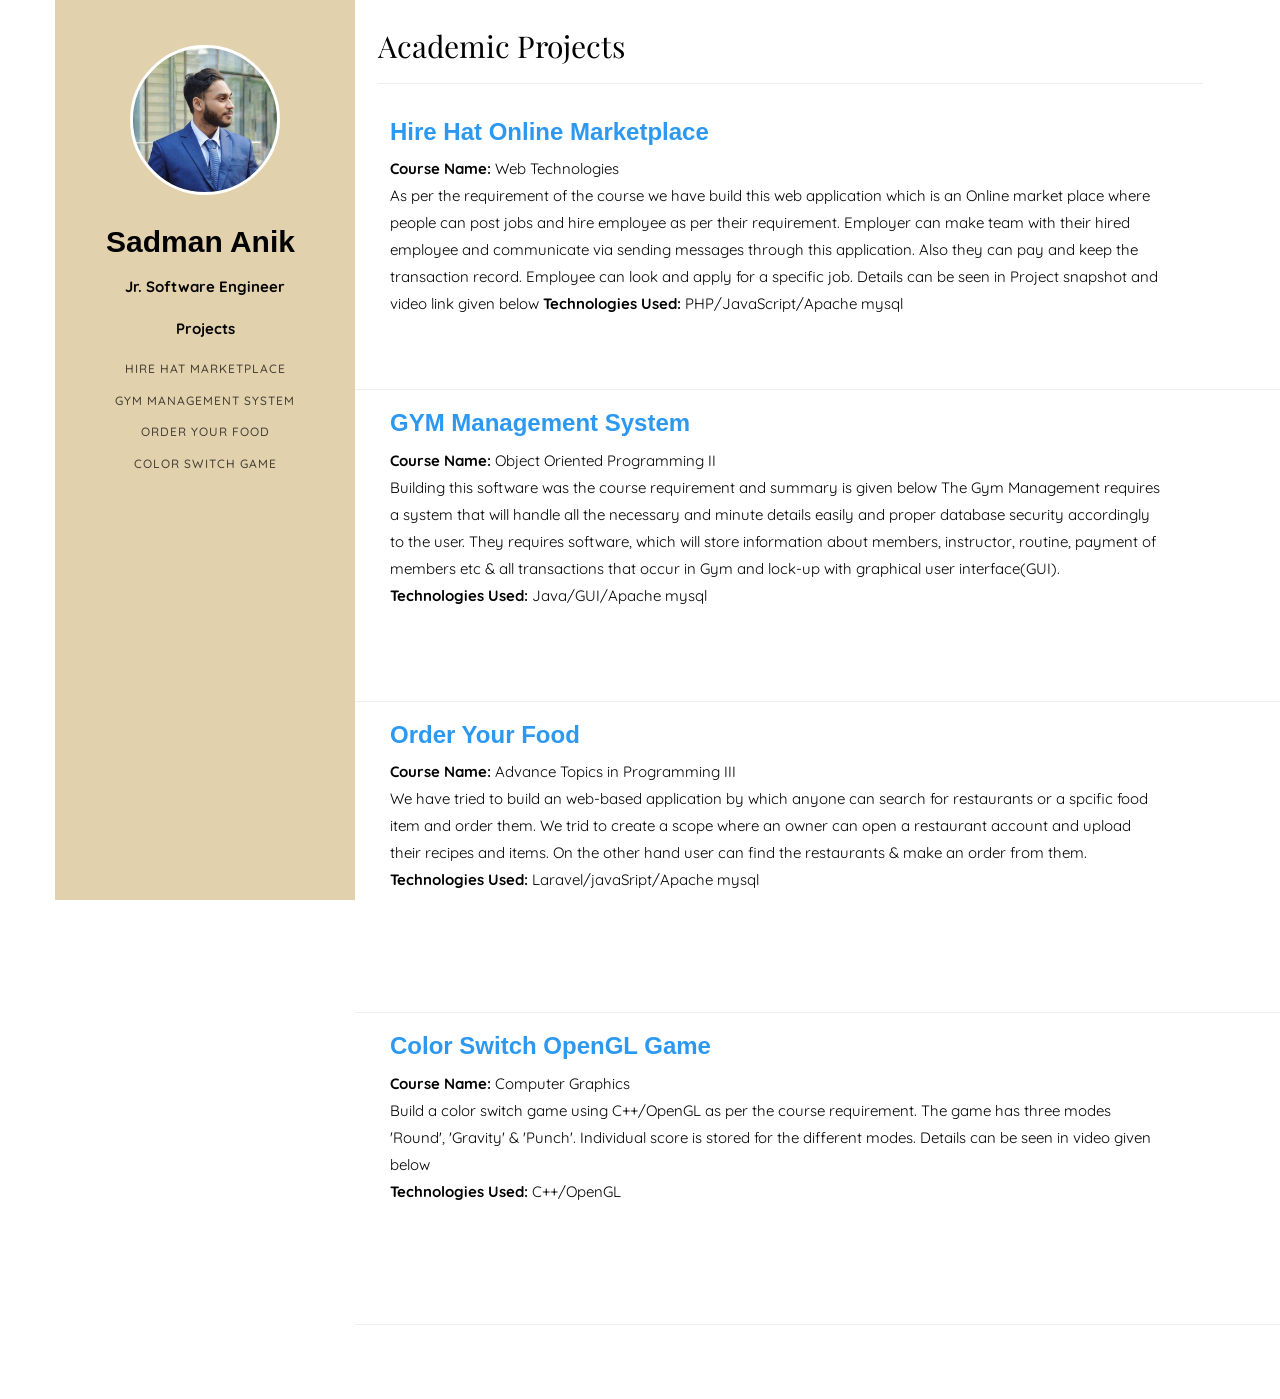
==== aca-projects/aca-projects.html @ 0f90f108 "Edited Version" ====
<!DOCTYPE HTML>
<html>

<head>
    <meta charset="utf-8">
    <meta http-equiv="X-UA-Compatible" content="IE=edge">
    <title>Sadman Anik - Academic Projects</title>
    <meta name="viewport" content="width=device-width, initial-scale=1">
    <meta name="description" content="Portfolio webpage of Sadman ANik" />
    <meta name="keywords"
        content="portfolio,website,personal website,github,projects,computer science and engineering" />
    <meta name="author" content="Sadman Anik" />

    <!---------Google adsense------------->
    <script async src="//pagead2.googlesyndication.com/pagead/js/adsbygoogle.js"></script>
    <script>
        (adsbygoogle = window.adsbygoogle || []).push({
            google_ad_client: "ca-pub-5825421732371893",
            enable_page_level_ads: true
        });
    </script>

    <!--quora icon-->
    <meta name="viewport" content="width=device-width, initial-scale=1">
    <link rel="stylesheet" href="https://cdnjs.cloudflare.com/ajax/libs/font-awesome/4.7.0/css/font-awesome.min.css">

    <!-- Place favicon.ico and apple-touch-icon.png in the root directory -->
    <link rel="shortcut icon" href="kisspng-wechat-avatar-icon-line-v-word-5a715fe8a66dc6.6173848315173795606817.png">
    <link rel="icon" type="image/png"
        href="kisspng-wechat-avatar-icon-line-v-word-5a715fe8a66dc6.6173848315173795606817.png">

    <link href="https://fonts.googleapis.com/css?family=Quicksand:300,400,500,700" rel="stylesheet">
    <link href="https://fonts.googleapis.com/css?family=Playfair+Display:400,400i,700" rel="stylesheet">

    <!-- Animate.css -->
    <link rel="stylesheet" href="css/animate.css">
    <!-- Icomoon Icon Fonts-->
    <link rel="stylesheet" href="css/icomoon.css">
    <!-- Bootstrap  -->
    <link rel="stylesheet" href="css/bootstrap.css">
    <!-- Flexslider  -->
    <link rel="stylesheet" href="css/flexslider.css">
    <!-- Flaticons  -->
    <link rel="stylesheet" href="fonts/flaticon/font/flaticon.css">
    <!-- Owl Carousel -->
    <link rel="stylesheet" href="css/owl.carousel.min.css">
    <link rel="stylesheet" href="css/owl.theme.default.min.css">
    <!-- Theme style  -->
    <link rel="stylesheet" href="css/style.css">
    <!-- Modernizr JS -->
    <script src="js/modernizr-2.6.2.min.js"></script>

</head>
<!--- Github ribbon ----------->
<!-- <a href="https://github.com/shafiulshaon" class="github-corner" aria-label="View source on GitHub"><svg width="80" height="80" viewBox="0 0 250 250" style="fill:#151513; color:#fff; position: absolute; top: 0; border: 0; right: 0;" aria-hidden="true"><path d="M0,0 L115,115 L130,115 L142,142 L250,250 L250,0 Z"></path><path d="M128.3,109.0 C113.8,99.7 119.0,89.6 119.0,89.6 C122.0,82.7 120.5,78.6 120.5,78.6 C119.2,72.0 123.4,76.3 123.4,76.3 C127.3,80.9 125.5,87.3 125.5,87.3 C122.9,97.6 130.6,101.9 134.4,103.2" fill="currentColor" style="transform-origin: 130px 106px;" class="octo-arm"></path><path d="M115.0,115.0 C114.9,115.1 118.7,116.5 119.8,115.4 L133.7,101.6 C136.9,99.2 139.9,98.4 142.2,98.6 C133.8,88.0 127.5,74.4 143.8,58.0 C148.5,53.4 154.0,51.2 159.7,51.0 C160.3,49.4 163.2,43.6 171.4,40.1 C171.4,40.1 176.1,42.5 178.8,56.2 C183.1,58.6 187.2,61.8 190.9,65.4 C194.5,69.0 197.7,73.2 200.1,77.6 C213.8,80.2 216.3,84.9 216.3,84.9 C212.7,93.1 206.9,96.0 205.4,96.6 C205.1,102.4 203.0,107.8 198.3,112.5 C181.9,128.9 168.3,122.5 157.7,114.1 C157.9,116.9 156.7,120.9 152.7,124.9 L141.0,136.5 C139.8,137.7 141.6,141.9 141.8,141.8 Z" fill="currentColor" class="octo-body"></path></svg></a><style>.github-corner:hover .octo-arm{animation:octocat-wave 560ms ease-in-out}@keyframes octocat-wave{0%,100%{transform:rotate(0)}20%,60%{transform:rotate(-25deg)}40%,80%{transform:rotate(10deg)}}@media (max-width:500px){.github-corner:hover .octo-arm{animation:none}.github-corner .octo-arm{animation:octocat-wave 560ms ease-in-out}}</style> -->

<body>
    <div id="colorlib-page">
        <div class="container-wrap">
            <a href="#" class="js-colorlib-nav-toggle colorlib-nav-toggle" data-toggle="collapse" data-target="#navbar"
                aria-expanded="false" aria-controls="navbar"><i></i></a>
            <aside id="colorlib-aside" role="complementary" class="border js-fullheight"
                style="background-color: #e2d1ad">
                <div class="text-center">
                    <div class="author-img" style="background-image: url(images/IMG_-wl1xai.jpg);"></div>
                    <h1 id="colorlib-logo"><a href="https://shafiulshaon.github.io">Sadman Anik</a></h1>
                    <p><strong>Jr. Software Engineer</strong></p>
                    <p><strong>Projects</strong></p>
                </div>
                <nav id="colorlib-main-menu" role="navigation" class="navbar">
                    <div id="navbar" class="collapse">
                        <ul>
                            <li><a href="#" data-nav-section="hirehat">Hire Hat Marketplace</a></li>
                            <li><a href="#" data-nav-section="gym">GYM Management System</a></li>
                            <li><a href="#" data-nav-section="foodtown">Order Your Food</a></li>
                            <li><a href="#" data-nav-section="colorswitch">Color Switch Game</a></li>
                        </ul>
                    </div>
                </nav>
            </aside>

            <div id="colorlib-main">
                <section class="colorlib-about">
                    <div class="colorlib-narrow-content">
                        <div class="row">
                            <div class="row row-bottom-padded-sm animate-box" data-animate-effect="fadeInLeft">
                                <div class="col-md-12">
                                    <div class="about-desc">
                                        <h2>Academic Projects</h2>
                                        <hr>
                                    </div>
                                </div>
                            </div>
                        </div>
                    </div>
                </section>

                <div id="projects" class="background-alt">
                    <div class="container">
                        <div class="col">
                            <div class="row" data-section="hirehat">
                                <div class="project shadow-large">
                                    <div class="project-image">
                                        <h3><a href="#">Hire Hat Online Marketplace</a>
                                        </h3>
                                        <p style="width: 70%"> <strong>Course Name: </strong> Web Technologies <br>
                                            As per the requirement of the course we have build this web application
                                            which
                                            is an Online market place where people can post jobs and hire employee as
                                            per their requirement. Employer can make team with their hired employee and
                                            communicate via sending messages through this application. Also they can pay
                                            and keep the transaction record. Employee can look and apply for a specific
                                            job. Details can be seen in Project snapshot and video link given below
                                            <strong>Technologies Used: </strong> PHP/JavaScript/Apache mysql
                                            <br><br>
                                            <!-- <strong>Snapshot</strong> -->
                                        </p>
                                        <!-- <img src="images/hirehat1.png" /><br><br> -->
                                      <!--   <iframe width="560" height="315" src="https://www.youtube.com/embed/0Dv_lgFIcO4"
                                            frameborder="0"
                                            allow="accelerometer; autoplay; encrypted-media; gyroscope; picture-in-picture"
                                            allowfullscreen></iframe> -->
                                    </div>
                                    <!-- End .project-image -->
                                    <!-- End .project-info -->
                                </div>
                                <hr>





                                <div class="row" data-section="gym">
                                    <div class="project shadow-large">
                                        <div class="project-image">
                                            <h3><a href="#">GYM Management System</a>
                                            </h3>
                                            <p style="width: 70%"> <strong>Course Name: </strong> Object Oriented
                                                Programming II<br>
                                                Building this software was the course requirement and summary is given
                                                below
                                                The Gym Management requires a system that will handle all the necessary
                                                and
                                                minute details easily and proper database security accordingly to the
                                                user.
                                                They requires software, which will store information about members,
                                                instructor, routine, payment of members etc & all transactions that
                                                occur
                                                in
                                                Gym and lock-up with graphical user interface(GUI).<br>
                                                <strong>Technologies Used: </strong> Java/GUI/Apache mysql
                                                <br><br>
                                                <!-- <strong>Snapshot</strong> -->
                                            </p>
                                            <!-- <img src="images/gym1.png" /><br><br> -->
                                            <!-- <iframe width="560" height="315"
                                                src="https://www.youtube.com/embed/q7I7aPEnLi4" frameborder="0"
                                                allow="accelerometer; autoplay; encrypted-media; gyroscope; picture-in-picture"
                                                allowfullscreen></iframe> -->
                                        </div>
                                        <!-- End .project-image -->
                                        <!-- End .project-info -->
                                    </div>
                                </div>
                                <hr>



                                <div class="row" data-section="foodtown">
                                    <div class="project shadow-large">
                                        <div class="project-image">
                                            <h3><a href="#">Order Your Food</a>
                                            </h3>
                                            <p style="width: 70%"> <strong>Course Name: </strong> Advance Topics in
                                                Programming III<br>
                                                We have tried to build an web-based application by which anyone can
                                                search for restaurants or a spcific food item and order them. We trid to
                                                create a scope where an owner can open a restaurant account and upload
                                                their recipes and items. On the other hand user can find the restaurants
                                                & make an order from them. <br>
                                                <strong>Technologies Used: </strong> Laravel/javaSript/Apache mysql
                                                <br><br>
                                                <!-- <strong>Snapshot</strong> -->
                                            </p><br>
                               <!--              <iframe width="560" height="315"
                                                src="https://video.fdac14-1.fna.fbcdn.net/v/t42.1790-2/41155518_473032779867388_1062718283628675072_n.mp4?_nc_cat=101&vs=6a6c80b8d66ceb34&_nc_vs=[base64]%3D%3D&efg=eyJ2ZW5jb2RlX3RhZyI6Im9lcF9oZCJ9&_nc_eui2=AeFDUBzc_XRvizW5ZSvGrxzJMPg8gnU00OOxMo1Z488EKtxLqRfGLZRRGVet4aY2tTfzQnB5Wh6th10G3I-209ky-TNHSS6ki5r1RXmMckGQow&_nc_oc=AQnjZq0OjmafJFJSXNsWjLssl9qDFIsdcMPP936_bj0YyoqFne163H_XXPePxdHcw-U&_nc_ht=video.fdac14-1.fna&oh=6ef5acd17fb31ca3ec76a67621a1c71a&oe=5DB19377&_nc_rid=9d715d3ef7b7499"
                                                frameborder="0"
                                                allow="accelerometer; autoplay; encrypted-media; gyroscope; picture-in-picture"
                                                allowfullscreen></iframe> -->
                                        </div>
                                        <!-- End .project-image -->
                                        <!-- End .project-info -->
                                    </div>
                                </div>
                                <hr>



                                <div class="row" data-section="colorswitch">
                                    <div class="project shadow-large">
                                        <div class="project-image">
                                            <h3><a href="#">Color Switch OpenGL Game</a>
                                            </h3>
                                            <p style="width: 70%"> <strong>Course Name: </strong> Computer Graphics<br>
                                                Build a color switch game using C++/OpenGL as per the course
                                                requirement. The game has three modes 'Round', 'Gravity' & 'Punch'.
                                                Individual score is stored for the different modes. Details can be seen
                                                in video given below <br>
                                                <strong>Technologies Used: </strong> C++/OpenGL
                                                <br><br>
                                                <!-- <strong>Snapshot</strong> -->
                                            </p><br>
                           <!--                  <iframe width="560" height="315"
                                                src="https://scontent.fdac14-1.fna.fbcdn.net/v/t39.24130-6/74570433_402934757043425_4133322735394986276_n.mp4?_nc_cat=101&efg=eyJ2ZW5jb2RlX3RhZyI6Im9lcF9oZCJ9&_nc_eui2=AeGOuUxQ-vHvu2R5y6TtZCn-1C7lqPz9O45ge1HtbrBZpn9hDG5IExJAY1mtKH8uk8mA0AXuRiRGMsu4ZyjgG2lHBYn_CWx4rasLAIF5fhCJMg&_nc_oc=AQlCLamViEHLm7Hq5PNiScXnO9vzFfGz5dwDvkmSAy_fmFon_Td-WSXCd_r9yzmHJXE&_nc_ht=scontent.fdac14-1.fna&oh=c51b1b7e9c6309ec3378845fc4ee67aa&oe=5E55F2C8"
                                                frameborder="0"
                                                allow="accelerometer; autoplay; encrypted-media; gyroscope; picture-in-picture"
                                                allowfullscreen></iframe> -->
                                        </div>
                                        <!-- End .project-image -->
                                        <!-- End .project-info -->
                                    </div>
                                </div>
                                <hr>


                                <br><br>
                                <!-- End .project -->
                                <!-- End .project -->
                            </div>
                        </div>
                    </div>
                </div>
            </div>
        </div>

        <!-- End #projects -->

        <!-- jQuery -->
        <script src="js/jquery.min.js"></script>
        <!-- jQuery Easing -->
        <script src="js/jquery.easing.1.3.js"></script>
        <!-- Bootstrap -->
        <script src="js/bootstrap.min.js"></script>
        <!-- Waypoints -->
        <script src="js/jquery.waypoints.min.js"></script>
        <!-- Flexslider -->
        <script src="js/jquery.flexslider-min.js"></script>
        <!-- Owl carousel -->
        <script src="js/owl.carousel.min.js"></script>
        <!-- Counters -->
        <script src="js/jquery.countTo.js"></script>


        <!-- MAIN JS -->
        <script src="js/main.js"></script>

</body>

</html>
---- aca-projects/css/icomoon.css ----
@font-face {
  font-family: 'icomoon';
  src:  url('fonts/icomoon.eot?6py85u');
  src:  url('fonts/icomoon.eot?6py85u#iefix') format('embedded-opentype'),
    url('fonts/icomoon.ttf?6py85u') format('truetype'),
    url('fonts/icomoon.woff?6py85u') format('woff'),
    url('fonts/icomoon.svg?6py85u#icomoon') format('svg');
  font-weight: normal;
  font-style: normal;
}

[class^="icon-"], [class*=" icon-"] {
  /* use !important to prevent issues with browser extensions that change fonts */
  font-family: 'icomoon' !important;
  speak: none;
  font-style: normal;
  font-weight: normal;
  font-variant: normal;
  text-transform: none;
  line-height: 1;

  /* Better Font Rendering =========== */
  -webkit-font-smoothing: antialiased;
  -moz-osx-font-smoothing: grayscale;
}

.icon-times:before {
  content: "\e930";
}
.icon-tick:before {
  content: "\e931";
}
.icon-plus:before {
  content: "\e932";
}
.icon-minus:before {
  content: "\e933";
}
.icon-equals:before {
  content: "\e934";
}
.icon-divide:before {
  content: "\e935";
}
.icon-chevron-right:before {
  content: "\e936";
}
.icon-chevron-left:before {
  content: "\e937";
}
.icon-arrow-right-thick:before {
  content: "\e938";
}
.icon-arrow-left-thick:before {
  content: "\e939";
}
.icon-th-small:before {
  content: "\e93a";
}
.icon-th-menu:before {
  content: "\e93b";
}
.icon-th-list:before {
  content: "\e93c";
}
.icon-th-large:before {
  content: "\e93d";
}
.icon-home:before {
  content: "\e93e";
}
.icon-arrow-forward:before {
  content: "\e93f";
}
.icon-arrow-back:before {
  content: "\e940";
}
.icon-rss:before {
  content: "\e941";
}
.icon-location:before {
  content: "\e942";
}
.icon-link:before {
  content: "\e943";
}
.icon-image:before {
  content: "\e944";
}
.icon-arrow-up-thick:before {
  content: "\e945";
}
.icon-arrow-down-thick:before {
  content: "\e946";
}
.icon-starburst:before {
  content: "\e947";
}
.icon-starburst-outline:before {
  content: "\e948";
}
.icon-star3:before {
  content: "\e949";
}
.icon-flow-children:before {
  content: "\e94a";
}
.icon-export:before {
  content: "\e94b";
}
.icon-delete2:before {
  content: "\e94c";
}
.icon-delete-outline:before {
  content: "\e94d";
}
.icon-cloud-storage:before {
  content: "\e94e";
}
.icon-wi-fi:before {
  content: "\e94f";
}
.icon-heart:before {
  content: "\e950";
}
.icon-flash:before {
  content: "\e951";
}
.icon-cancel:before {
  content: "\e952";
}
.icon-backspace:before {
  content: "\e953";
}
.icon-attachment:before {
  content: "\e954";
}
.icon-arrow-move:before {
  content: "\e955";
}
.icon-warning:before {
  content: "\e956";
}
.icon-user:before {
  content: "\e957";
}
.icon-radar:before {
  content: "\e958";
}
.icon-lock-open:before {
  content: "\e959";
}
.icon-lock-closed:before {
  content: "\e95a";
}
.icon-location-arrow:before {
  content: "\e95b";
}
.icon-info:before {
  content: "\e95c";
}
.icon-user-delete:before {
  content: "\e95d";
}
.icon-user-add:before {
  content: "\e95e";
}
.icon-media-pause:before {
  content: "\e95f";
}
.icon-group:before {
  content: "\e960";
}
.icon-chart-pie:before {
  content: "\e961";
}
.icon-chart-line:before {
  content: "\e962";
}
.icon-chart-bar:before {
  content: "\e963";
}
.icon-chart-area:before {
  content: "\e964";
}
.icon-video:before {
  content: "\e965";
}
.icon-point-of-interest:before {
  content: "\e966";
}
.icon-infinity:before {
  content: "\e967";
}
.icon-globe:before {
  content: "\e968";
}
.icon-eye:before {
  content: "\e969";
}
.icon-cog:before {
  content: "\e96a";
}
.icon-camera:before {
  content: "\e96b";
}
.icon-upload:before {
  content: "\e96c";
}
.icon-scissors:before {
  content: "\e96d";
}
.icon-refresh:before {
  content: "\e96e";
}
.icon-pin:before {
  content: "\e96f";
}
.icon-key:before {
  content: "\e970";
}
.icon-info-large:before {
  content: "\e971";
}
.icon-eject:before {
  content: "\e972";
}
.icon-download:before {
  content: "\e973";
}
.icon-zoom:before {
  content: "\e974";
}
.icon-zoom-out:before {
  content: "\e975";
}
.icon-zoom-in:before {
  content: "\e976";
}
.icon-sort-numerically:before {
  content: "\e977";
}
.icon-sort-alphabetically:before {
  content: "\e978";
}
.icon-input-checked:before {
  content: "\e979";
}
.icon-calender:before {
  content: "\e97a";
}
.icon-world2:before {
  content: "\e97b";
}
.icon-notes:before {
  content: "\e97c";
}
.icon-code:before {
  content: "\e97d";
}
.icon-arrow-sync:before {
  content: "\e97e";
}
.icon-arrow-shuffle:before {
  content: "\e97f";
}
.icon-arrow-repeat:before {
  content: "\e980";
}
.icon-arrow-minimise:before {
  content: "\e981";
}
.icon-arrow-maximise:before {
  content: "\e982";
}
.icon-arrow-loop:before {
  content: "\e983";
}
.icon-anchor:before {
  content: "\e984";
}
.icon-spanner:before {
  content: "\e985";
}
.icon-puzzle:before {
  content: "\e986";
}
.icon-power:before {
  content: "\e987";
}
.icon-plane:before {
  content: "\e988";
}
.icon-pi:before {
  content: "\e989";
}
.icon-phone:before {
  content: "\e98a";
}
.icon-microphone2:before {
  content: "\e98b";
}
.icon-media-rewind:before {
  content: "\e98c";
}
.icon-flag:before {
  content: "\e98d";
}
.icon-adjust-brightness:before {
  content: "\e98e";
}
.icon-waves:before {
  content: "\e98f";
}
.icon-social-twitter:before {
  content: "\e990";
}
.icon-social-facebook:before {
  content: "\e991";
}
.icon-social-dribbble:before {
  content: "\e992";
}
.icon-media-stop:before {
  content: "\e993";
}
.icon-media-record:before {
  content: "\e994";
}
.icon-media-play:before {
  content: "\e995";
}
.icon-media-fast-forward:before {
  content: "\e996";
}
.icon-media-eject:before {
  content: "\e997";
}
.icon-social-vimeo:before {
  content: "\e998";
}
.icon-social-tumbler:before {
  content: "\e999";
}
.icon-social-skype:before {
  content: "\e99a";
}
.icon-social-pinterest:before {
  content: "\e99b";
}
.icon-social-linkedin:before {
  content: "\e99c";
}
.icon-social-last-fm:before {
  content: "\e99d";
}
.icon-social-github:before {
  content: "\e99e";
}
.icon-social-flickr:before {
  content: "\e99f";
}
.icon-at:before {
  content: "\e9a0";
}
.icon-times-outline:before {
  content: "\e9a1";
}
.icon-plus-outline:before {
  content: "\e9a2";
}
.icon-minus-outline:before {
  content: "\e9a3";
}
.icon-tick-outline:before {
  content: "\e9a4";
}
.icon-th-large-outline:before {
  content: "\e9a5";
}
.icon-equals-outline:before {
  content: "\e9a6";
}
.icon-divide-outline:before {
  content: "\e9a7";
}
.icon-chevron-right-outline:before {
  content: "\e9a8";
}
.icon-chevron-left-outline:before {
  content: "\e9a9";
}
.icon-arrow-right-outline:before {
  content: "\e9aa";
}
.icon-arrow-left-outline:before {
  content: "\e9ab";
}
.icon-th-small-outline:before {
  content: "\e9ac";
}
.icon-th-menu-outline:before {
  content: "\e9ad";
}
.icon-th-list-outline:before {
  content: "\e9ae";
}
.icon-news2:before {
  content: "\e9b1";
}
.icon-home-outline:before {
  content: "\e9b2";
}
.icon-arrow-up-outline:before {
  content: "\e9b3";
}
.icon-arrow-forward-outline:before {
  content: "\e9b4";
}
.icon-arrow-down-outline:before {
  content: "\e9b5";
}
.icon-arrow-back-outline:before {
  content: "\e9b6";
}
.icon-trash3:before {
  content: "\e9b7";
}
.icon-rss-outline:before {
  content: "\e9b8";
}
.icon-message:before {
  content: "\e9b9";
}
.icon-location-outline:before {
  content: "\e9ba";
}
.icon-link-outline:before {
  content: "\e9bb";
}
.icon-image-outline:before {
  content: "\e9bc";
}
.icon-export-outline:before {
  content: "\e9bd";
}
.icon-cross:before {
  content: "\e9be";
}
.icon-wi-fi-outline:before {
  content: "\e9bf";
}
.icon-star-outline:before {
  content: "\e9c0";
}
.icon-media-pause-outline:before {
  content: "\e9c1";
}
.icon-mail:before {
  content: "\e9c2";
}
.icon-heart-outline:before {
  content: "\e9c3";
}
.icon-flash-outline:before {
  content: "\e9c4";
}
.icon-cancel-outline:before {
  content: "\e9c5";
}
.icon-beaker:before {
  content: "\e9c6";
}
.icon-arrow-move-outline:before {
  content: "\e9c7";
}
.icon-watch2:before {
  content: "\e9c8";
}
.icon-warning-outline:before {
  content: "\e9c9";
}
.icon-time:before {
  content: "\e9ca";
}
.icon-radar-outline:before {
  content: "\e9cb";
}
.icon-lock-open-outline:before {
  content: "\e9cc";
}
.icon-location-arrow-outline:before {
  content: "\e9cd";
}
.icon-info-outline:before {
  content: "\e9ce";
}
.icon-backspace-outline:before {
  content: "\e9cf";
}
.icon-attachment-outline:before {
  content: "\e9d0";
}
.icon-user-outline:before {
  content: "\e9d1";
}
.icon-user-delete-outline:before {
  content: "\e9d2";
}
.icon-user-add-outline:before {
  content: "\e9d3";
}
.icon-lock-closed-outline:before {
  content: "\e9d4";
}
.icon-group-outline:before {
  content: "\e9d5";
}
.icon-chart-pie-outline:before {
  content: "\e9d6";
}
.icon-chart-line-outline:before {
  content: "\e9d7";
}
.icon-chart-bar-outline:before {
  content: "\e9d8";
}
.icon-chart-area-outline:before {
  content: "\e9d9";
}
.icon-video-outline:before {
  content: "\e9da";
}
.icon-point-of-interest-outline:before {
  content: "\e9db";
}
.icon-map:before {
  content: "\e9dc";
}
.icon-key-outline:before {
  content: "\e9dd";
}
.icon-infinity-outline:before {
  content: "\e9de";
}
.icon-globe-outline:before {
  content: "\e9df";
}
.icon-eye-outline:before {
  content: "\e9e0";
}
.icon-cog-outline:before {
  content: "\e9e1";
}
.icon-camera-outline:before {
  content: "\e9e2";
}
.icon-upload-outline:before {
  content: "\e9e3";
}
.icon-support:before {
  content: "\e9e4";
}
.icon-scissors-outline:before {
  content: "\e9e5";
}
.icon-refresh-outline:before {
  content: "\e9e6";
}
.icon-info-large-outline:before {
  content: "\e9e7";
}
.icon-eject-outline:before {
  content: "\e9e8";
}
.icon-download-outline:before {
  content: "\e9e9";
}
.icon-battery-mid:before {
  content: "\e9ea";
}
.icon-battery-low:before {
  content: "\e9eb";
}
.icon-battery-high:before {
  content: "\e9ec";
}
.icon-zoom-outline:before {
  content: "\e9ed";
}
.icon-zoom-out-outline:before {
  content: "\e9ee";
}
.icon-zoom-in-outline:before {
  content: "\e9ef";
}
.icon-tag3:before {
  content: "\e9f0";
}
.icon-tabs-outline:before {
  content: "\e9f1";
}
.icon-pin-outline:before {
  content: "\e9f2";
}
.icon-message-typing:before {
  content: "\e9f3";
}
.icon-directions:before {
  content: "\e9f4";
}
.icon-battery-full:before {
  content: "\e9f5";
}
.icon-battery-charge:before {
  content: "\e9f6";
}
.icon-pipette:before {
  content: "\e9f7";
}
.icon-pencil:before {
  content: "\e9f8";
}
.icon-folder:before {
  content: "\e9f9";
}
.icon-folder-delete:before {
  content: "\e9fa";
}
.icon-folder-add:before {
  content: "\e9fb";
}
.icon-edit:before {
  content: "\e9fc";
}
.icon-document:before {
  content: "\e9fd";
}
.icon-document-delete:before {
  content: "\e9fe";
}
.icon-document-add:before {
  content: "\e9ff";
}
.icon-brush:before {
  content: "\ea00";
}
.icon-thumbs-up:before {
  content: "\ea01";
}
.icon-thumbs-down:before {
  content: "\ea02";
}
.icon-pen:before {
  content: "\ea03";
}
.icon-sort-numerically-outline:before {
  content: "\ea04";
}
.icon-sort-alphabetically-outline:before {
  content: "\ea05";
}
.icon-social-last-fm-circular:before {
  content: "\ea06";
}
.icon-social-github-circular:before {
  content: "\ea07";
}
.icon-compass:before {
  content: "\ea08";
}
.icon-bookmark:before {
  content: "\ea09";
}
.icon-input-checked-outline:before {
  content: "\ea0a";
}
.icon-code-outline:before {
  content: "\ea0b";
}
.icon-calender-outline:before {
  content: "\ea0c";
}
.icon-business-card:before {
  content: "\ea0d";
}
.icon-arrow-up:before {
  content: "\ea0e";
}
.icon-arrow-sync-outline:before {
  content: "\ea0f";
}
.icon-arrow-right:before {
  content: "\ea10";
}
.icon-arrow-repeat-outline:before {
  content: "\ea11";
}
.icon-arrow-loop-outline:before {
  content: "\ea12";
}
.icon-arrow-left:before {
  content: "\ea13";
}
.icon-flow-switch:before {
  content: "\ea14";
}
.icon-flow-parallel:before {
  content: "\ea15";
}
.icon-flow-merge:before {
  content: "\ea16";
}
.icon-document-text:before {
  content: "\ea17";
}
.icon-clipboard:before {
  content: "\ea18";
}
.icon-calculator:before {
  content: "\ea19";
}
.icon-arrow-minimise-outline:before {
  content: "\ea1a";
}
.icon-arrow-maximise-outline:before {
  content: "\ea1b";
}
.icon-arrow-down:before {
  content: "\ea1c";
}
.icon-gift:before {
  content: "\ea1d";
}
.icon-film:before {
  content: "\ea1e";
}
.icon-database:before {
  content: "\ea1f";
}
.icon-bell:before {
  content: "\ea20";
}
.icon-anchor-outline:before {
  content: "\ea21";
}
.icon-adjust-contrast:before {
  content: "\ea22";
}
.icon-world-outline:before {
  content: "\ea23";
}
.icon-shopping-bag:before {
  content: "\ea24";
}
.icon-power-outline:before {
  content: "\ea25";
}
.icon-notes-outline:before {
  content: "\ea26";
}
.icon-device-tablet:before {
  content: "\ea27";
}
.icon-device-phone:before {
  content: "\ea28";
}
.icon-device-laptop:before {
  content: "\ea29";
}
.icon-device-desktop:before {
  content: "\ea2a";
}
.icon-briefcase:before {
  content: "\ea2b";
}
.icon-stopwatch:before {
  content: "\ea2c";
}
.icon-spanner-outline:before {
  content: "\ea2d";
}
.icon-puzzle-outline:before {
  content: "\ea2e";
}
.icon-printer:before {
  content: "\ea2f";
}
.icon-pi-outline:before {
  content: "\ea30";
}
.icon-lightbulb:before {
  content: "\ea31";
}
.icon-flag-outline:before {
  content: "\ea32";
}
.icon-contacts:before {
  content: "\ea33";
}
.icon-archive2:before {
  content: "\ea34";
}
.icon-weather-stormy:before {
  content: "\ea35";
}
.icon-weather-shower:before {
  content: "\ea36";
}
.icon-weather-partly-sunny:before {
  content: "\ea37";
}
.icon-weather-downpour:before {
  content: "\ea38";
}
.icon-weather-cloudy:before {
  content: "\ea39";
}
.icon-plane-outline:before {
  content: "\ea3a";
}
.icon-phone-outline:before {
  content: "\ea3b";
}
.icon-microphone-outline:before {
  content: "\ea3c";
}
.icon-weather-windy:before {
  content: "\ea3d";
}
.icon-weather-windy-cloudy:before {
  content: "\ea3e";
}
.icon-weather-sunny:before {
  content: "\ea3f";
}
.icon-weather-snow:before {
  content: "\ea40";
}
.icon-weather-night:before {
  content: "\ea41";
}
.icon-media-stop-outline:before {
  content: "\ea42";
}
.icon-media-rewind-outline:before {
  content: "\ea43";
}
.icon-media-record-outline:before {
  content: "\ea44";
}
.icon-media-play-outline:before {
  content: "\ea45";
}
.icon-media-fast-forward-outline:before {
  content: "\ea46";
}
.icon-media-eject-outline:before {
  content: "\ea47";
}
.icon-wine:before {
  content: "\ea48";
}
.icon-waves-outline:before {
  content: "\ea49";
}
.icon-ticket:before {
  content: "\ea4a";
}
.icon-tags:before {
  content: "\ea4b";
}
.icon-plug:before {
  content: "\ea4c";
}
.icon-headphones:before {
  content: "\ea4d";
}
.icon-credit-card:before {
  content: "\ea4e";
}
.icon-coffee:before {
  content: "\ea4f";
}
.icon-book:before {
  content: "\ea50";
}
.icon-beer:before {
  content: "\ea51";
}
.icon-volume2:before {
  content: "\ea52";
}
.icon-volume-up:before {
  content: "\ea53";
}
.icon-volume-mute:before {
  content: "\ea54";
}
.icon-volume-down:before {
  content: "\ea55";
}
.icon-social-vimeo-circular:before {
  content: "\ea56";
}
.icon-social-twitter-circular:before {
  content: "\ea57";
}
.icon-social-pinterest-circular:before {
  content: "\ea58";
}
.icon-social-linkedin-circular:before {
  content: "\ea59";
}
.icon-social-facebook-circular:before {
  content: "\ea5a";
}
.icon-social-dribbble-circular:before {
  content: "\ea5b";
}
.icon-tree:before {
  content: "\ea5c";
}
.icon-thermometer2:before {
  content: "\ea5d";
}
.icon-social-tumbler-circular:before {
  content: "\ea5e";
}
.icon-social-skype-outline:before {
  content: "\ea5f";
}
.icon-social-flickr-circular:before {
  content: "\ea60";
}
.icon-social-at-circular:before {
  content: "\ea61";
}
.icon-shopping-cart:before {
  content: "\ea62";
}
.icon-messages:before {
  content: "\ea63";
}
.icon-leaf:before {
  content: "\ea64";
}
.icon-feather:before {
  content: "\ea65";
}
.icon-eye2:before {
  content: "\e064";
}
.icon-paper-clip:before {
  content: "\e065";
}
.icon-mail5:before {
  content: "\e066";
}
.icon-toggle:before {
  content: "\e067";
}
.icon-layout:before {
  content: "\e068";
}
.icon-link2:before {
  content: "\e069";
}
.icon-bell2:before {
  content: "\e06a";
}
.icon-lock3:before {
  content: "\e06b";
}
.icon-unlock:before {
  content: "\e06c";
}
.icon-ribbon2:before {
  content: "\e06d";
}
.icon-image2:before {
  content: "\e06e";
}
.icon-signal:before {
  content: "\e06f";
}
.icon-target3:before {
  content: "\e070";
}
.icon-clipboard3:before {
  content: "\e071";
}
.icon-clock3:before {
  content: "\e072";
}
.icon-watch:before {
  content: "\e073";
}
.icon-air-play:before {
  content: "\e074";
}
.icon-camera3:before {
  content: "\e075";
}
.icon-video2:before {
  content: "\e076";
}
.icon-disc:before {
  content: "\e077";
}
.icon-printer3:before {
  content: "\e078";
}
.icon-monitor:before {
  content: "\e079";
}
.icon-server:before {
  content: "\e07a";
}
.icon-cog2:before {
  content: "\e07b";
}
.icon-heart3:before {
  content: "\e07c";
}
.icon-paragraph:before {
  content: "\e07d";
}
.icon-align-justify:before {
  content: "\e07e";
}
.icon-align-left:before {
  content: "\e07f";
}
.icon-align-center:before {
  content: "\e080";
}
.icon-align-right:before {
  content: "\e081";
}
.icon-book2:before {
  content: "\e082";
}
.icon-layers2:before {
  content: "\e083";
}
.icon-stack2:before {
  content: "\e084";
}
.icon-stack-2:before {
  content: "\e085";
}
.icon-paper:before {
  content: "\e086";
}
.icon-paper-stack:before {
  content: "\e087";
}
.icon-search3:before {
  content: "\e088";
}
.icon-zoom-in2:before {
  content: "\e089";
}
.icon-zoom-out2:before {
  content: "\e08a";
}
.icon-reply2:before {
  content: "\e08b";
}
.icon-circle-plus:before {
  content: "\e08c";
}
.icon-circle-minus:before {
  content: "\e08d";
}
.icon-circle-check:before {
  content: "\e08e";
}
.icon-circle-cross:before {
  content: "\e08f";
}
.icon-square-plus:before {
  content: "\e090";
}
.icon-square-minus:before {
  content: "\e091";
}
.icon-square-check:before {
  content: "\e092";
}
.icon-square-cross:before {
  content: "\e093";
}
.icon-microphone:before {
  content: "\e094";
}
.icon-record:before {
  content: "\e095";
}
.icon-skip-back:before {
  content: "\e096";
}
.icon-rewind:before {
  content: "\e097";
}
.icon-play4:before {
  content: "\e098";
}
.icon-pause3:before {
  content: "\e099";
}
.icon-stop3:before {
  content: "\e09a";
}
.icon-fast-forward:before {
  content: "\e09b";
}
.icon-skip-forward:before {
  content: "\e09c";
}
.icon-shuffle2:before {
  content: "\e09d";
}
.icon-repeat:before {
  content: "\e09e";
}
.icon-folder2:before {
  content: "\e09f";
}
.icon-umbrella:before {
  content: "\e0a0";
}
.icon-moon:before {
  content: "\e0a1";
}
.icon-thermometer:before {
  content: "\e0a2";
}
.icon-drop:before {
  content: "\e0a3";
}
.icon-sun2:before {
  content: "\e0a4";
}
.icon-cloud3:before {
  content: "\e0a5";
}
.icon-cloud-upload2:before {
  content: "\e0a6";
}
.icon-cloud-download2:before {
  content: "\e0a7";
}
.icon-upload4:before {
  content: "\e0a8";
}
.icon-download4:before {
  content: "\e0a9";
}
.icon-location3:before {
  content: "\e0aa";
}
.icon-location-2:before {
  content: "\e0ab";
}
.icon-map3:before {
  content: "\e0ac";
}
.icon-battery:before {
  content: "\e0ad";
}
.icon-head:before {
  content: "\e0ae";
}
.icon-briefcase3:before {
  content: "\e0af";
}
.icon-speech-bubble:before {
  content: "\e0b0";
}
.icon-anchor2:before {
  content: "\e0b1";
}
.icon-globe2:before {
  content: "\e0b2";
}
.icon-box:before {
  content: "\e0b3";
}
.icon-reload:before {
  content: "\e0b4";
}
.icon-share3:before {
  content: "\e0b5";
}
.icon-marquee:before {
  content: "\e0b6";
}
.icon-marquee-plus:before {
  content: "\e0b7";
}
.icon-marquee-minus:before {
  content: "\e0b8";
}
.icon-tag:before {
  content: "\e0b9";
}
.icon-power2:before {
  content: "\e0ba";
}
.icon-command2:before {
  content: "\e0bb";
}
.icon-alt:before {
  content: "\e0bc";
}
.icon-esc:before {
  content: "\e0bd";
}
.icon-bar-graph:before {
  content: "\e0be";
}
.icon-bar-graph-2:before {
  content: "\e0bf";
}
.icon-pie-graph:before {
  content: "\e0c0";
}
.icon-star:before {
  content: "\e0c1";
}
.icon-arrow-left3:before {
  content: "\e0c2";
}
.icon-arrow-right3:before {
  content: "\e0c3";
}
.icon-arrow-up3:before {
  content: "\e0c4";
}
.icon-arrow-down3:before {
  content: "\e0c5";
}
.icon-volume:before {
  content: "\e0c6";
}
.icon-mute:before {
  content: "\e0c7";
}
.icon-content-right:before {
  content: "\e100";
}
.icon-content-left:before {
  content: "\e101";
}
.icon-grid2:before {
  content: "\e102";
}
.icon-grid-2:before {
  content: "\e103";
}
.icon-columns:before {
  content: "\e104";
}
.icon-loader:before {
  content: "\e105";
}
.icon-bag:before {
  content: "\e106";
}
.icon-ban:before {
  content: "\e107";
}
.icon-flag3:before {
  content: "\e108";
}
.icon-trash:before {
  content: "\e109";
}
.icon-expand2:before {
  content: "\e110";
}
.icon-contract:before {
  content: "\e111";
}
.icon-maximize:before {
  content: "\e112";
}
.icon-minimize:before {
  content: "\e113";
}
.icon-plus2:before {
  content: "\e114";
}
.icon-minus2:before {
  content: "\e115";
}
.icon-check:before {
  content: "\e116";
}
.icon-cross2:before {
  content: "\e117";
}
.icon-move:before {
  content: "\e118";
}
.icon-delete:before {
  content: "\e119";
}
.icon-menu5:before {
  content: "\e120";
}
.icon-archive:before {
  content: "\e121";
}
.icon-inbox:before {
  content: "\e122";
}
.icon-outbox:before {
  content: "\e123";
}
.icon-file:before {
  content: "\e124";
}
.icon-file-add:before {
  content: "\e125";
}
.icon-file-subtract:before {
  content: "\e126";
}
.icon-help:before {
  content: "\e127";
}
.icon-open:before {
  content: "\e128";
}
.icon-ellipsis:before {
  content: "\e129";
}
.icon-heart4:before {
  content: "\e900";
}
.icon-cloud4:before {
  content: "\e901";
}
.icon-star2:before {
  content: "\e902";
}
.icon-tv2:before {
  content: "\e903";
}
.icon-sound:before {
  content: "\e904";
}
.icon-video3:before {
  content: "\e905";
}
.icon-trash2:before {
  content: "\e906";
}
.icon-user2:before {
  content: "\e907";
}
.icon-key3:before {
  content: "\e908";
}
.icon-search4:before {
  content: "\e909";
}
.icon-settings:before {
  content: "\e90a";
}
.icon-camera4:before {
  content: "\e90b";
}
.icon-tag2:before {
  content: "\e90c";
}
.icon-lock4:before {
  content: "\e90d";
}
.icon-bulb:before {
  content: "\e90e";
}
.icon-pen2:before {
  content: "\e90f";
}
.icon-diamond:before {
  content: "\e910";
}
.icon-display2:before {
  content: "\e911";
}
.icon-location4:before {
  content: "\e912";
}
.icon-eye3:before {
  content: "\e913";
}
.icon-bubble3:before {
  content: "\e914";
}
.icon-stack3:before {
  content: "\e915";
}
.icon-cup:before {
  content: "\e916";
}
.icon-phone3:before {
  content: "\e917";
}
.icon-news:before {
  content: "\e918";
}
.icon-mail6:before {
  content: "\e919";
}
.icon-like:before {
  content: "\e91a";
}
.icon-photo:before {
  content: "\e91b";
}
.icon-note:before {
  content: "\e91c";
}
.icon-clock4:before {
  content: "\e91d";
}
.icon-paperplane:before {
  content: "\e91e";
}
.icon-params:before {
  content: "\e91f";
}
.icon-banknote:before {
  content: "\e920";
}
.icon-data:before {
  content: "\e921";
}
.icon-music2:before {
  content: "\e922";
}
.icon-megaphone2:before {
  content: "\e923";
}
.icon-study:before {
  content: "\e924";
}
.icon-lab2:before {
  content: "\e925";
}
.icon-food:before {
  content: "\e926";
}
.icon-t-shirt:before {
  content: "\e927";
}
.icon-fire2:before {
  content: "\e928";
}
.icon-clip:before {
  content: "\e929";
}
.icon-shop:before {
  content: "\e92a";
}
.icon-calendar3:before {
  content: "\e92b";
}
.icon-wallet2:before {
  content: "\e92c";
}
.icon-vynil:before {
  content: "\e92d";
}
.icon-truck2:before {
  content: "\e92e";
}
.icon-world:before {
  content: "\e92f";
}
.icon-spinner6:before {
  content: "\e9af";
}
.icon-spinner7:before {
  content: "\e9b0";
}
.icon-amazon:before {
  content: "\eab7";
}
.icon-google:before {
  content: "\eab8";
}
.icon-google2:before {
  content: "\eab9";
}
.icon-google3:before {
  content: "\eaba";
}
.icon-google-plus:before {
  content: "\eabb";
}
.icon-google-plus2:before {
  content: "\eabc";
}
.icon-google-plus3:before {
  content: "\eabd";
}
.icon-hangouts:before {
  content: "\eabe";
}
.icon-google-drive:before {
  content: "\eabf";
}
.icon-facebook2:before {
  content: "\eac0";
}
.icon-facebook22:before {
  content: "\eac1";
}
.icon-instagram:before {
  content: "\eac2";
}
.icon-whatsapp:before {
  content: "\eac3";
}
.icon-spotify:before {
  content: "\eac4";
}
.icon-telegram:before {
  content: "\eac5";
}
.icon-twitter2:before {
  content: "\eac6";
}
.icon-vine:before {
  content: "\eac7";
}
.icon-vk:before {
  content: "\eac8";
}
.icon-renren:before {
  content: "\eac9";
}
.icon-sina-weibo:before {
  content: "\eaca";
}
.icon-rss2:before {
  content: "\eacb";
}
.icon-rss22:before {
  content: "\eacc";
}
.icon-youtube:before {
  content: "\eacd";
}
.icon-youtube2:before {
  content: "\eace";
}
.icon-twitch:before {
  content: "\eacf";
}
.icon-vimeo:before {
  content: "\ead0";
}
.icon-vimeo2:before {
  content: "\ead1";
}
.icon-lanyrd:before {
  content: "\ead2";
}
.icon-flickr:before {
  content: "\ead3";
}
.icon-flickr2:before {
  content: "\ead4";
}
.icon-flickr3:before {
  content: "\ead5";
}
.icon-flickr4:before {
  content: "\ead6";
}
.icon-dribbble2:before {
  content: "\ead7";
}
.icon-behance:before {
  content: "\ead8";
}
.icon-behance2:before {
  content: "\ead9";
}
.icon-deviantart:before {
  content: "\eada";
}
.icon-500px:before {
  content: "\eadb";
}
.icon-steam:before {
  content: "\eadc";
}
.icon-steam2:before {
  content: "\eadd";
}
.icon-dropbox:before {
  content: "\eade";
}
.icon-onedrive:before {
  content: "\eadf";
}
.icon-github:before {
  content: "\eae0";
}
.icon-npm:before {
  content: "\eae1";
}
.icon-basecamp:before {
  content: "\eae2";
}
.icon-trello:before {
  content: "\eae3";
}
.icon-wordpress:before {
  content: "\eae4";
}
.icon-joomla:before {
  content: "\eae5";
}
.icon-ello:before {
  content: "\eae6";
}
.icon-blogger:before {
  content: "\eae7";
}
.icon-blogger2:before {
  content: "\eae8";
}
.icon-tumblr2:before {
  content: "\eae9";
}
.icon-tumblr22:before {
  content: "\eaea";
}
.icon-yahoo:before {
  content: "\eaeb";
}
.icon-yahoo2:before {
  content: "\eaec";
}
.icon-tux:before {
  content: "\eaed";
}
.icon-appleinc:before {
  content: "\eaee";
}
.icon-finder:before {
  content: "\eaef";
}
.icon-android:before {
  content: "\eaf0";
}
.icon-windows:before {
  content: "\eaf1";
}
.icon-windows8:before {
  content: "\eaf2";
}
.icon-soundcloud:before {
  content: "\eaf3";
}
.icon-soundcloud2:before {
  content: "\eaf4";
}
.icon-skype:before {
  content: "\eaf5";
}
.icon-reddit:before {
  content: "\eaf6";
}
.icon-hackernews:before {
  content: "\eaf7";
}
.icon-wikipedia:before {
  content: "\eaf8";
}
.icon-linkedin2:before {
  content: "\eaf9";
}
.icon-linkedin22:before {
  content: "\eafa";
}
.icon-lastfm:before {
  content: "\eafb";
}
.icon-lastfm2:before {
  content: "\eafc";
}
.icon-delicious:before {
  content: "\eafd";
}
.icon-stumbleupon:before {
  content: "\eafe";
}
.icon-stumbleupon2:before {
  content: "\eaff";
}
.icon-stackoverflow:before {
  content: "\eb00";
}
.icon-pinterest:before {
  content: "\eb01";
}
.icon-pinterest2:before {
  content: "\eb02";
}
.icon-xing:before {
  content: "\eb03";
}
.icon-xing2:before {
  content: "\eb04";
}
.icon-flattr:before {
  content: "\eb05";
}
.icon-foursquare:before {
  content: "\eb06";
}
.icon-yelp:before {
  content: "\eb07";
}
.icon-paypal:before {
  content: "\eb08";
}
.icon-chrome:before {
  content: "\eb09";
}
.icon-firefox:before {
  content: "\eb0a";
}
.icon-IE:before {
  content: "\eb0b";
}
.icon-edge:before {
  content: "\eb0c";
}
.icon-safari:before {
  content: "\eb0d";
}
.icon-opera:before {
  content: "\eb0e";
}
.icon-file-pdf:before {
  content: "\eb0f";
}
.icon-file-openoffice:before {
  content: "\eb10";
}
.icon-file-word:before {
  content: "\eb11";
}
.icon-file-excel:before {
  content: "\eb12";
}
.icon-libreoffice:before {
  content: "\eb13";
}
.icon-html-five:before {
  content: "\eb14";
}
.icon-html-five2:before {
  content: "\eb15";
}
.icon-css3:before {
  content: "\eb16";
}
.icon-git:before {
  content: "\eb17";
}
.icon-codepen:before {
  content: "\eb18";
}
.icon-svg:before {
  content: "\eb19";
}
.icon-IcoMoon:before {
  content: "\eb1a";
}
---- aca-projects/fonts/flaticon/font/flaticon.css ----
.flaticons-solid:before {
  font-family: "FlatIcons Solid";
  speak: none;
  font-style: normal;
  font-weight: normal;
  line-height: 1;
  -webkit-font-smoothing: antialiased; }
  
.flaticons-stroke:before {
  font-family: "FlatIcons Stroke";
  speak: none;
  font-style: normal;
  font-weight: normal;
  line-height: 1;
  -webkit-font-smoothing: antialiased; }

[class=^"flaticons-"].A1:before,
[class=^"flaticons-"].paperclip-2:before {
  content: "e000"; }

[class=^"flaticons-"].A2:before {
  content: "e001"; }

[class=^"flaticons-"].A3:before {
  content: "e002"; }

[class=^"flaticons-"].B1:before {
  content: "e003"; }

[class=^"flaticons-"].B2:before {
  content: "e004"; }

[class=^"flaticons-"].B3:before {
  content: "e005"; }

[class=^"flaticons-"].C1:before {
  content: "e006"; }

[class=^"flaticons-"].C2:before {
  content: "e007"; }

[class=^"flaticons-"].C3:before {
  content: "e008"; }
---- aca-projects/css/style.css ----
@font-face {
  font-family: 'icomoon';
  src: url("../fonts/icomoon/icomoon.eot?srf3rx");
  src: url("../fonts/icomoon/icomoon.eot?srf3rx#iefix") format("embedded-opentype"), url("../fonts/icomoon/icomoon.ttf?srf3rx") format("truetype"), url("../fonts/icomoon/icomoon.woff?srf3rx") format("woff"), url("../fonts/icomoon/icomoon.svg?srf3rx#icomoon") format("svg");
  font-weight: normal;
  font-style: normal; }

/* =======================================================
*
* 	Template Style 
*	Edit this section
*
* ======================================================= */
body {
  font-family: "Quicksand", Arial, sans-serif;
  font-weight: 400;
  font-size: 15px;
  line-height: 1.8;
  color: rgba(0, 0, 0, 0.7); }
  @media screen and (max-width: 992px) {
    body {
      font-size: 16px;}
       h2{
          text-align: center;
      }
      h6 {
          text-align: center;
      }
}

a {
  color: #2c98f0;
  -webkit-transition: 0.5s;
  -o-transition: 0.5s;
  transition: 0.5s; }
  a:hover, a:active, a:focus {
    color: #2c98f0;
    outline: none;
    text-decoration: none !important; }

p {
  margin-bottom: 1em;
    color: black;
}
x{
    margin-bottom: 1.5em;
    background-color:darkkhaki;
    color: black;
    backface-visibility: visible;
}

h1, h5 {
  color: #000;
  font-family: "Playfair Display", Georgia, serif;
  font-weight: 400;
  margin: 0 0 30px 0; }

h2{
    color: #000;
  font-family: "Playfair Display", Georgia, serif;
  font-weight: 200;
  margin: 0 0 20px 0;
}
h3{
    color: #000;
  font-family: 'Montserrat', sans-serif;
  font-weight: bold;
  margin: 0 0 0px 0;
}
h4 {
    color: #000;
    font-family: "Playfair Display", Georgia, serif;
    font-weight: 200;
    margin: 0 0 20px 0;
    margin-left: 20px;
}
h6 {
    color: blue;
    font-family: inherit;
    font-size: 18px;
    margin-left: 20px;
    
}

@media screen and (max-width: 480px) {
    h6{
        text-align: center;
        align-content: center;
    }
}

figure {
  margin-bottom: 2.5em;
  float: left;
  width: 100%; }
  figure figcaption {
    font-size: 16px;
    width: 80%;
    margin: 20px auto 0px auto;
    color: #b3b3b3;
    font-style: italic;
    font-family: "Quicksand", Arial, sans-serif; }
    @media screen and (max-width: 480px) {
      figure figcaption {
        width: 100%; } }

::-webkit-selection {
  color: #fff;
  background: #2c98f0; }

::-moz-selection {
  color: #fff;
  background: #2c98f0; }

::selection {
  color: #fff;
  background: #2c98f0; }

#colorlib-page {
  width: 100%;
  overflow: hidden;
  position: relative; }

#colorlib-aside {
  padding-top: 3em;
  padding-bottom: 1px;
  float:left;
  width: 300px;
  position: fixed;
  z-index: 1001;
  background: #DAF7A6;
  -webkit-transition: 0.5s;
  -o-transition: 0.5s;
  transition: 0.5s; }
  @media screen and (max-width: 768px) {
    #colorlib-aside {
      width: 300px;
      -moz-transform: translateX(-300px);
      -webkit-transform: translateX(-300px);
      -ms-transform: translateX(-300px);
      -o-transform: translateX(-300px);
      transform: translateX(-300px);
      padding-top: 4em; } }
  #colorlib-aside .author-img {
    width: 150px;
    height: 150px;
    margin: 0 auto;
    margin-bottom: 30px;
    -webkit-border-radius: 50%;
    -moz-border-radius: 50%;
    -ms-border-radius: 50%;
    border-radius: 50%;
border: 3px solid white;}
#colorlib-aside h1{
    font-family:sans-serif;
}
  #colorlib-aside .position {
    display: block;
    margin-bottom: 2em;
    font-size: 12px;
    text-transform: uppercase; }
  #colorlib-aside #colorlib-logo {
    text-align: right;
    font-weight: 700;
    font-size: 30px;
    margin-bottom: .5em;
    display: block;
    width: 100%; }
    #colorlib-aside #colorlib-logo a {
      display: block;
      text-align: center;
      color: #000;
      padding-right: .3em; }
  #colorlib-aside #colorlib-main-menu {
    display: block;
    width: 100%; }
    #colorlib-aside #colorlib-main-menu .collapse {
      display: block !important; }
    #colorlib-aside #colorlib-main-menu ul {
      text-align: center;
      margin: 0;
      padding: 0; }
      @media screen and (max-width: 768px) {
        #colorlib-aside #colorlib-main-menu ul {
          margin: 0 0 2em 0; } }
      #colorlib-aside #colorlib-main-menu ul li {
        margin: 0 0 10px 0;
        padding: 0;
        list-style: none;
        font-size: 12px;
        font-weight: 500;
        text-transform: uppercase;
        letter-spacing: 1px; }
        #colorlib-aside #colorlib-main-menu ul li a {
          color: rgba(0, 0, 0, 0.7);
          text-decoration: none;
          position: relative;
          padding: 10px 0;
          font-family: "Quicksand", Arial, sans-serif;
          -webkit-transition: 0.3s;
          -o-transition: 0.3s;
          transition: 0.3s; }
          #colorlib-aside #colorlib-main-menu ul li a:after {
            content: "";
            position: absolute;
            height: 1px;
            bottom: 7px;
            left: 0;
            right: 0;
            background-color: black;
            visibility: hidden;
            -webkit-transform: scaleX(0);
            -moz-transform: scaleX(0);
            -ms-transform: scaleX(0);
            -o-transform: scaleX(0);
            transform: scaleX(0);
            -webkit-transition: all 0.3s cubic-bezier(0.175, 0.885, 0.32, 1.275);
            -moz-transition: all 0.3s cubic-bezier(0.175, 0.885, 0.32, 1.275);
            -ms-transition: all 0.3s cubic-bezier(0.175, 0.885, 0.32, 1.275);
            -o-transition: all 0.3s cubic-bezier(0.175, 0.885, 0.32, 1.275);
            transition: all 0.3s cubic-bezier(0.175, 0.885, 0.32, 1.275); }
          #colorlib-aside #colorlib-main-menu ul li a:hover {
            text-decoration: none;
            color: black; }
            #colorlib-aside #colorlib-main-menu ul li a:hover:after {
              visibility: visible;
                color: black;
              -webkit-transform: scaleX(1);
              -moz-transform: scaleX(1);
              -ms-transform: scaleX(1);
              -o-transform: scaleX(1);
              transform: scaleX(1); }
        #colorlib-aside #colorlib-main-menu ul li.active a {
          color: black; }
          #colorlib-aside #colorlib-main-menu ul li.active a:after {
            visibility: visible;
              color: black;
            -webkit-transform: scaleX(1);
            -moz-transform: scaleX(1);
            -ms-transform: scaleX(1);
            -o-transform: scaleX(1);
            transform: scaleX(1); }
  #colorlib-aside .colorlib-footer {
    font-size: 20px;
    text-align: center;
    font-weight: 400;
    color: rgba(0, 0, 0, 0.5);
    padding: 0 20px;
    width: 100%; }
    @media screen and (max-width: 768px) {
      #colorlib-aside .colorlib-footer {
        position: relative;
        bottom: 0; } }
    #colorlib-aside .colorlib-footer span {
      display: block; }
    #colorlib-aside .colorlib-footer ul {
      padding: 0 20px;
      margin: 0 0 10px 0; }
      #colorlib-aside .colorlib-footer ul li {
        padding: 0 20px;
        margin: 0 0 10px 0;
        display: inline;
        list-style: none; }
#colorlib-aside .colorlib-footer h3 {
    font-family:cursive;
          padding: 4px; }
#colorlib-aside .colorlib-footer h3 a
{
    color: black;
    font-family:cursive;
}
        #colorlib-aside .colorlib-footer ul li a {
          color: rgba(255, 255, 255, 0.3);
          padding: 4px; }
          #colorlib-aside .colorlib-footer ul li a:hover, #colorlib-aside .colorlib-footer ul li a:active, #colorlib-aside .colorlib-footer ul li a:focus {
            text-decoration: none;
            outline: none;
            color: black; }

.container-wrap {
  max-width: 1170px;
  margin: 0 auto; }

#colorlib-main {
  width: calc(100% - 300px);
  float: right;
  -webkit-transition: 0.5s;
  -o-transition: 0.5s;
  transition: 0.5s; }
  @media screen and (max-width: 768px) {
    #colorlib-main {
      width: 100%;
      padding: 0 1em; } }

#colorlib-hero {
  min-height: 500px;
  background: #fff url(../images/loader.gif) no-repeat center center;
  width: 100%;
  float: left;
  margin-bottom: 10em;
  clear: both; }
  #colorlib-hero .flexslider {
    border: none;
    z-index: 1;
    margin-bottom: 0; }
    #colorlib-hero .flexslider .slides {
      position: relative;
      overflow: visible; }
      #colorlib-hero .flexslider .slides li {
        background-repeat: no-repeat;
        background-size: cover;
        background-position: bottom center;
        min-height: 400px;
        position: relative; }
    #colorlib-hero .flexslider .flex-control-nav {
      bottom: 20px;
      z-index: 1000;
      left: 20px;
      float: left;
      width: auto; }
      @media screen and (max-width: 768px) {
        #colorlib-hero .flexslider .flex-control-nav {
          right: 20px;
          top: 100px; } }
      #colorlib-hero .flexslider .flex-control-nav li {
        display: block;
        margin-bottom: 10px; }
        #colorlib-hero .flexslider .flex-control-nav li a {
          background: rgba(0, 0, 0, 0.5);
          -webkit-box-shadow: none;
          box-shadow: none;
          width: 12px;
          height: 12px;
          cursor: pointer; }
          #colorlib-hero .flexslider .flex-control-nav li a.flex-active {
            cursor: pointer;
            background: transparent;
            border: 2px solid #000000; }
    #colorlib-hero .flexslider .flex-direction-nav {
      display: none; }
    #colorlib-hero .flexslider .slider-text {
      display: table;
      opacity: 0;
      min-height: 500px;
      z-index: 9; }
      #colorlib-hero .flexslider .slider-text > .slider-text-inner {
        display: table-cell;
        vertical-align: middle;
        min-height: 700px;
        padding: 2.5em;
        position: relative; }
        @media screen and (max-width: 768px) {
          #colorlib-hero .flexslider .slider-text > .slider-text-inner {
            text-align: center; } }
        #colorlib-hero .flexslider .slider-text > .slider-text-inner h1, #colorlib-hero .flexslider .slider-text > .slider-text-inner h2 {
          margin: 0;
          padding: 0;
          color: black;
          font-family: "Playfair Display", Georgia, serif; }
        #colorlib-hero .flexslider .slider-text > .slider-text-inner h1 {
          margin-bottom: 20px;
          font-size: 60px;
          line-height: 1.3;
          font-weight: 700; }
          @media screen and (max-width: 768px) {
            #colorlib-hero .flexslider .slider-text > .slider-text-inner h1 {
              font-size: 28px; } }
        #colorlib-hero .flexslider .slider-text > .slider-text-inner h2 {
          font-size: 10px;
          line-height: 1.5;
          margin-bottom: 30px;
          font-weight: 300;
          font-family: "Quicksand", Arial, sans-serif; }
          #colorlib-hero .flexslider .slider-text > .slider-text-inner h2 a {
            color: rgba(44, 152, 240, 0.8);
            border-bottom: 1px solid rgba(44, 152, 240, 0.7); }
        #colorlib-hero .flexslider .slider-text > .slider-text-inner .heading-section {
          font-size: 50px; }
          @media screen and (max-width: 768px) {
            #colorlib-hero .flexslider .slider-text > .slider-text-inner .heading-section {
              font-size: 30px; } }
        #colorlib-hero .flexslider .slider-text > .slider-text-inner s
.colorlib-lead {
          font-size: 20px;
          color: #fff; }
        #colorlib-hero .flexslider .slider-text > .slider-text-inner p {
          margin-bottom: 0; }
        #colorlib-hero .flexslider .slider-text > .slider-text-inner .btn {
          font-size: 12px;
          text-transform: uppercase;
          letter-spacing: 2px;
          color: #000;
          padding: 10px 15px !important;
          border: none;
          font-weight: 400; }
          #colorlib-hero .flexslider .slider-text > .slider-text-inner .btn.btn-learn {
            color: #000;
            border: 1px solid #000;
            background: transparent !important; }
            #colorlib-hero .flexslider .slider-text > .slider-text-inner .btn.btn-learn:hover {
              background: transparent !important;
              border: 1px solid #000 !important; }
          @media screen and (max-width: 768px) {
            #colorlib-hero .flexslider .slider-text > .slider-text-inner .btn {
              width: 100%; } }

body.offcanvas {
  overflow-x: hidden; }
  body.offcanvas #colorlib-aside {
    -moz-transform: translateX(0);
    -webkit-transform: translateX(0);
    -ms-transform: translateX(0);
    -o-transform: translateX(0);
    transform: translateX(0);
    width: 300px;
    background: #b22cff;
    z-index: 999;
    position: fixed; }
  body.offcanvas #colorlib-main, body.offcanvas .colorlib-nav-toggle {
    top: 0;
    -moz-transform: translateX(300px);
    -webkit-transform: translateX(300px);
    -ms-transform: translateX(300px);
    -o-transform: translateX(300px);
    transform: translateX(300px); }

.colorlib-narrow-content {
  padding: 0 2.5em; }
  @media screen and (max-width: 878px) {
    .colorlib-narrow-content {
      padding: 0 1em; } }

.no-gutters {
  margin: 0;
  padding: 0; }

.colorlib-experience,
.colorlib-skills,
.colorlib-education,
.colorlib-blog,
.colorlib-work,
.colorlib-about,
.colorlib-installation,
.colorlib-services,
.colorlib-contact {
  padding-top: 2em;
  padding-bottom: 0em;
  clear: both;
  width: 100%;
  display: block; }
  @media screen and (max-width: 768px) {
    .colorlib-experience,
    .colorlib-skills,
    .colorlib-education,
    .colorlib-blog,
    .colorlib-work,
    .colorlib-about,
    .colorlib-installation,
    .colorlib-services,
    .colorlib-contact {
      padding-top: 2em;
      padding-bottom: 0em; } }

#colorlib-footer2 {
    background: black;
    width: 100%;
    padding-bottom: 3em;
    padding-top: 2em;
    padding-right: 2em;
    
}
#colorlib-footer2 .h2{
    color: red;
    text-align: center;
}

.author-img {
  background-size: cover;
  background-position: center center;
  background-repeat: no-repeat;
  position: relative; }

.colorlib-heading {
  font-size: 18px;
  margin-bottom: 2em;
  font-weight: 700;
  text-transform: uppercase;
  letter-spacing: 5px;
  line-height: 1.8;
  position: relative; }
  .colorlib-heading span {
    display: block; }
  @media screen and (max-width: 768px) {
    .colorlib-heading {
      margin-bottom: 2em; } }

.heading-meta {
  margin-bottom: 15px;
  display: block;
  font-size: 10px;
  text-transform: uppercase;
  color: #999999;
  font-weight: 500;
  letter-spacing: 2px; }

.about-img {
  width: 100%;
  height: 600px;
  margin-bottom: 10px;
margin-left: 10px;}

.about-desc h3 {
  font-size: 18px;
  text-transform: uppercase;
  letter-spacing: 1px;
  font-weight: 500; }

.hire {
  padding: 2em;
  background: #f9bf3f; }
  .hire h2 {
    line-height: 1.5; }
  .hire .btn-hire {
    color: #000;
    text-transform: uppercase;
    letter-spacing: 1px;
    bordeR: 1px solid #000;
    padding: 2px 10px; }

.fancy-collapse-panel .panel-default > .panel-heading {
  padding: 0; }

.panel-heading a {
  padding: 20px 25px;
  display: block;
  width: 100%;
  font-weight: 500;
  font-size: 14px;
  letter-spacing: 1px;
  text-transform: uppercase;
  font-family: "Quicksand", Arial, sans-serif;
  background-color: #2c98f0;
  color: #fff;
  position: relative;
  -webkit-box-shadow: none !important;
  -moz-box-shadow: none !important;
  -ms-box-shadow: none !important;
  -o-box-shadow: none !important;
  box-shadow: none !important; }

.panel {
  -webkit-box-shadow: none !important;
  -moz-box-shadow: none !important;
  -ms-box-shadow: none !important;
  -o-box-shadow: none !important;
  box-shadow: none !important;
  border: none; }

.panel-heading a:after {
  font-family: "icomoon";
  content: "\e115";
  position: absolute;
  right: 20px;
  font-size: 14px;
  font-weight: 400;
  top: 50%;
  line-height: 1;
  margin-top: -7px; }

.panel-heading a.collapsed:after {
  content: "\e114"; }

.panel-heading a.collapsed {
  background: #f2f3f7;
  border: 1px solid #e6e6e6 !important;
  color: #333333; }

.panel-body {
  padding: 1.5em;
  margin-top: 5px;
  border: 1px solid #e6e6e6 !important; }

.timeline-centered {
  position: relative;
  margin-bottom: 30px; }

.timeline-centered:before, .timeline-centered:after {
  content: " ";
  display: table; }

.timeline-centered:after {
  clear: both; }

.timeline-centered:before, .timeline-centered:after {
  content: " ";
  display: table; }

.timeline-centered:after {
  clear: both; }

.timeline-centered:before {
  content: '';
  position: absolute;
  display: block;
  width: 4px;
  background: #f2f3f7;
  top: 20px;
  bottom: 20px;
  margin-left: 29px; }

.timeline-centered .timeline-entry {
  position: relative;
  margin-top: 5px;
  margin-left: 30px;
  margin-bottom: 10px;
  clear: both; }

.timeline-centered .timeline-entry .timeline-entry-inner {
  position: relative;
  margin-left: -20px; }

.timeline-centered .timeline-entry .timeline-entry-inner .timeline-icon {
  display: block;
  width: 40px;
  height: 40px;
  background: #2c98f0;
  -webkit-border-radius: 50%;
  -moz-border-radius: 50%;
  -ms-border-radius: 50%;
  border-radius: 50%;
  text-align: center;
  -moz-box-shadow: 0 0 0 5px #f2f3f7;
  -webkit-box-shadow: 0 0 0 5px #f2f3f7;
  box-shadow: 0 0 0 5px #f2f3f7;
  line-height: 40px;
  float: left; }
  .timeline-centered .timeline-entry .timeline-entry-inner .timeline-icon i {
    color: #fff; }
  .timeline-centered .timeline-entry .timeline-entry-inner .timeline-icon.color-2 {
    background: #ec5453; }
  .timeline-centered .timeline-entry .timeline-entry-inner .timeline-icon.color-3 {
    background: #f9bf3f; }
  .timeline-centered .timeline-entry .timeline-entry-inner .timeline-icon.color-4 {
    background: #a84cb8; }
  .timeline-centered .timeline-entry .timeline-entry-inner .timeline-icon.color-5 {
    background: #2fa499; }
  .timeline-centered .timeline-entry .timeline-entry-inner .timeline-icon.color-none {
    background: #fff;
    width: 20px;
    height: 20px;
    margin-left: 10px; }

.timeline-centered .timeline-entry .timeline-entry-inner .timeline-label {
  position: relative;
  background: #f2f3f7;
  padding: 1.5em;
  margin-left: 60px;
  -webkit-background-clip: padding-box;
  -moz-background-clip: padding;
  background-clip: padding-box; }

.timeline-centered .timeline-entry .timeline-entry-inner .timeline-label:after {
  content: '';
  display: block;
  position: absolute;
  width: 0;
  height: 0;
  border-style: solid;
  border-width: 9px 9px 9px 0;
  border-color: transparent #f2f3f7 transparent transparent;
  left: 0;
  top: 10px;
  margin-left: -9px; }

.timeline-centered .timeline-entry .timeline-entry-inner .timeline-label p + p {
  margin-top: 15px; }

.timeline-centered .timeline-entry .timeline-entry-inner .timeline-label h2 {
  font-size: 20px;
  font-family: "Quicksand", Arial, sans-serif;
  font-weight: 500; }

.timeline-centered .timeline-entry .timeline-entry-inner .timeline-label h2 a {
  color: #000; }

.timeline-centered .timeline-entry .timeline-entry-inner .timeline-label h2 span {
  -webkit-opacity: .4;
  -moz-opacity: .4;
  opacity: .4;
  -ms-filter: alpha(opacity=40);
  filter: alpha(opacity=40);
  font-size: 16px; }

<!------projectcss------->
#projects {
  padding: 50px 15px;
  border-bottom: 1px solid #dcd9d9;
  text-align: center
}

#projects h2 {
  color: #374054;
  margin-bottom: 50px
}

.project {
  position: relative;
  max-width: 1100px;
  margin: 0 auto 30px auto;
  overflow: hidden;
  background: #fff;
  border-radius: 4px;
}

.project-image {
  float: left; 
}
.project-image img{
     width: 730px ; 
    height: 355px ;
    margin-top: 20px;
}
.project-image p {
    margin-top: 10px;
}
.project-info {
  position: absolute;
  top: 50%;
  transform: translateY(-50%);
  padding: 15px;
    margin-left: 30%;
    width: 50%;
}

.project-info h3 {
  font-size: 1.5em;
  font-weight: 300;
  color: #374054;
  margin: 0 0 15px 0;
}

.project-info p {
  color: #74808a;
  margin: 0 0 15px 0;
  font-size: 0.9em
}

.no-image .project-info {
  position: relative;
  margin: 0;
  padding: 30px 15px;
  transform: none
}
 @media screen and (max-width: 1200px) {
     .project-image{
         width: auto;
     }
     .project-image img{
     width: 390px ; 
     height: 200px ;
     }
     .project-image h3 {
         text-align: center;
     }
     .project-image p {
         margin-top: 10%;
     }
}

#more-projects {
  display: none
}


.progress-wrap h3 {
  font-size: 16px;
  font-family: "Quicksand", Arial, sans-serif;
  margin-bottom: 10px; }

.progress {
  height: 6px;
  -webkit-box-shadow: none;
  box-shadow: none;
  background: #f2f3f7;
  overflow: visible; }

.progress-bar {
  background: #2c98f0;
  -webkit-box-shadow: none;
  box-shadow: none;
  font-size: 12px;
  line-height: 1.2;
  color: #000;
  font-weight: 600;
  text-align: right;
  position: relative;
  overflow: visible;
  -webkit-border-radius: 8px;
  -moz-border-radius: 8px;
  -ms-border-radius: 8px;
  border-radius: 8px; }
  .progress-bar:after {
    position: absolute;
    top: -2px;
    right: 0;
    width: 10px;
    height: 10px;
    content: '';
    background: #2c98f0;
    -webkit-border-radius: 50%;
    -moz-border-radius: 50%;
    -ms-border-radius: 50%;
    border-radius: 50%; }
  .progress-bar span {
    position: absolute;
    top: -22px;
    right: 0; }
  .progress-bar.color-1 {
    background: #2c98f0; }
    .progress-bar.color-1:after {
      background: #2c98f0; }
    .progress-bar.color-1 span {
      color: #2c98f0; }
  .progress-bar.color-2 {
    background: #ec5453; }
    .progress-bar.color-2:after {
      background: #ec5453; }
    .progress-bar.color-2 span {
      color: #ec5453; }
  .progress-bar.color-3 {
    background: #f9bf3f; }
    .progress-bar.color-3:after {
      background: #f9bf3f; }
    .progress-bar.color-3 span {
      color: #f9bf3f; }
  .progress-bar.color-4 {
    background: #a84cb8; }
    .progress-bar.color-4:after {
      background: #a84cb8; }
    .progress-bar.color-4 span {
      color: #a84cb8; }
  .progress-bar.color-5 {
    background: #2fa499; }
    .progress-bar.color-5:after {
      background: #2fa499; }
    .progress-bar.color-5 span {
      color: #2fa499; }
  .progress-bar.color-6 {
    background: #4054b2; }
    .progress-bar.color-6:after {
      background: #4054b2; }
    .progress-bar.color-6 span {
      color: #4054b2; }
.progress-bar.color-7 {
    background: #ec5453; }
    .progress-bar.color-7:after {
      background: #ec5453; }
    .progress-bar.color-7 span {
      color: #ec5453; }
  .progress-bar.color-8 {
    background: #f9bf3f; }
    .progress-bar.color-8:after {
      background: #f9bf3f; }
    .progress-bar.color-8 span {
      color: #f9bf3f; }
  .progress-bar.color-9 {
    background: #a84cb8; }
    .progress-bar.color-9:after {
      background: #a84cb8; }
    .progress-bar.color-9 span {
      color: #a84cb8; }

.colorlib-feature {
  text-align: left;
  width: 100%;
  float: left;
  margin-bottom: 20px;
  position: relative; }
  .colorlib-feature .colorlib-icon {
    position: absolute;
    top: 0;
    left: 0;
    width: 50px;
    height: 50px;
    display:table;
    text-align: center;
    background: #f2f3f7;
    -webkit-border-radius: 2px;
    -moz-border-radius: 2px;
    -ms-border-radius: 2px;
    border-radius: 2px; }
    .colorlib-feature .colorlib-icon i {
      display: table-cell;
      vertical-align: middle;
      color: #2c98f0;
      font-size: 20px;
      height: 50px; }
      @media screen and (max-width: 1200px) {
        .colorlib-feature .colorlib-icon i {
          font-size: 20px; } }
  .colorlib-feature .colorlib-text {
    padding-left: 60px;
    width: 100%; }
    .colorlib-feature .colorlib-text h2, .colorlib-feature .colorlib-text h3 {
      margin: 0;
      padding: 0; }
    .colorlib-feature .colorlib-text h3 {
      font-weight: 500;
      margin-bottom: 20px;
      color: rgba(0, 0, 0, 0.7);
      font-size: 14px;
      letter-spacing: 3px;
      text-transform: uppercase; }
  .colorlib-feature.colorlib-feature-sm .colorlib-text {
    margin-top: 10px; }
  .colorlib-feature.colorlib-feature-sm .colorlib-icon i {
    color: #2c98f0;
    font-size: 20px; }
    @media screen and (max-width: 1200px) {
      .colorlib-feature.colorlib-feature-sm .colorlib-icon i {
        font-size: 28px; } }

.blog-entry {
  width: 100%;
  float: left;
  background: #fff;
  margin-bottom: 2em; }
  @media screen and (max-width: 768px) {
    .blog-entry {
      margin-bottom: 3em; } }
  .blog-entry .blog-img {
    width: 100%;
    float: left;
    overflow: hidden;
    position: relative;
    z-index: 1;
    margin-bottom: 25px; }
    .blog-entry .blog-img img {
      position: relative;
      max-width: 100%;
      -webkit-transform: scale(1);
      -moz-transform: scale(1);
      -ms-transform: scale(1);
      -o-transform: scale(1);
      transform: scale(1);
      -webkit-transition: 0.3s;
      -o-transition: 0.3s;
      transition: 0.3s; }
  .blog-entry .desc h3 {
    font-size: 16px;
    margin-bottom: 25px;
    line-height: auto;
    font-weight: 500;
    letter-spacing: 0.5px;
    font-family: "Quicksand", Arial, sans-serif; }
    .blog-entry .desc h3 a {
      color: #000;
      text-decoration: none; }
  .blog-entry .desc span {
    display: block;
    margin-bottom: 20px;
    font-size: 12px;
    color: rgba(0, 0, 0, 0.4) !important;
    text-transform: uppercase;
    letter-spacing: 1px;
    font-weight: 400; }
    .blog-entry .desc span small i {
      color: #999999; }
  .blog-entry .desc .lead {
    font-size: 12px;
    text-transform: uppercase;
    letter-spacing: 2px;
    color: #000; }
  .blog-entry:hover .blog-img img {
    -webkit-transform: scale(1.1);
    -moz-transform: scale(1.1);
    -ms-transform: scale(1.1);
    -o-transform: scale(1.1);
    transform: scale(1.1); }


#colorlib-counter {
  position: relative;
  clear: both;
  margin-bottom: 5em; }

.colorlib-counters {
  padding: 3em 0;
  background-size: cover;
  background-attachment: fixed;
  background-position: center center; }
  .colorlib-counters .overlay {
    z-index: 0;
    position: absolute;
    bottom: 0;
    top: 0;
    left: 0;
    right: 0;
    background: rgba(0, 0, 0, 0.4); }
  .colorlib-counters .icon {
    width: 100px;
    height: 100px;
    display: table;
    margin: 0 auto;
    margin-bottom: 20px; }
    .colorlib-counters .icon i {
      display: table-cell;
      vertical-align: middle;
      width: 100px;
      height: 100px;
      font-size: 50px;
      color: #2c98f0;
      background: #fff;
      -webkit-border-radius: 50%;
      -moz-border-radius: 50%;
      -ms-border-radius: 50%;
      border-radius: 50%; }
  .colorlib-counters .counter-wrap {
    border: 1px solid red !important; }
  .colorlib-counters .colorlib-counter {
    font-size: 40px;
    display: block;
    color: white;
    font-family: "Quicksand", Arial, sans-serif;
    width: 100%;
    font-weight: 700;
    margin-bottom: .3em; }
  .colorlib-counters .colorlib-counter-label {
    color: rgba(255, 255, 255, 0.7);
    text-transform: uppercase;
    font-size: 14px;
    letter-spacing: 5px;
    margin-bottom: 2em;
    display: block; }

.colorlib-social {
  padding: 0;
  margin: 0;
  text-align: center; }
  .colorlib-social li {
    padding: 0;
    margin: 0;
    list-style: none;
    display: -moz-inline-stack;
    display: inline-block;
    zoom: 1;
    *display: inline; }
    .colorlib-social li a {
      font-size: 22px;
      color: #000;
      padding: 10px;
      display: -moz-inline-stack;
      display: inline-block;
      zoom: 1;
      *display: inline;
      -webkit-border-radius: 7px;
      -moz-border-radius: 7px;
      -ms-border-radius: 7px;
      border-radius: 7px; }
      @media screen and (max-width: 768px) {
        .colorlib-social li a {
          padding: 10px 8px; } }
      .colorlib-social li a:hover {
        color: #2c98f0; }
      .colorlib-social li a:hover, .colorlib-social li a:active, .colorlib-social li a:focus {
        outline: none;
        text-decoration: none;
        color: black; }


#map {
  width: 100%;
  height: 700px; }
  @media screen and (max-width: 768px) {
    #map {
      height: 200px; } }

.colorlib-bg-color {
  background: #fafafa;
  position: relative; }

.pagination {
  padding: 0; }
  .pagination li {
    margin: 2px; }
    .pagination li a {
      color: #000;
      background: transparent;
      color: #000;
      margin: 2px;
      -webkit-border-radius: 0;
      -moz-border-radius: 0;
      -ms-border-radius: 0;
      border-radius: 0; }
      .pagination li a:first-child {
        -webkit-border-radius: 2px;
        -moz-border-radius: 2px;
        -ms-border-radius: 2px;
        border-radius: 2px; }
      .pagination li a:hover, .pagination li a:focus {
        background: #2c98f0;
        color: #fff;
        border: 1px solid #2c98f0; }
      @media screen and (max-width: 768px) {
        .pagination li a {
          padding: 7px 15px; } }
    .pagination li.active a {
      background: #2c98f0;
      border: 1px solid #2c98f0 !important; }
      .pagination li.active a:hover, .pagination li.active a:focus {
        background: #2c98f0;
        color: #fff;
        border: 1px solid #2c98f0 !important; }


.colorlib-nav-toggle {
  cursor: pointer;
  text-decoration: none; }
  .colorlib-nav-toggle.active i::before, .colorlib-nav-toggle.active i::after {
    background: #000; }
  .colorlib-nav-toggle.dark.active i::before, .colorlib-nav-toggle.dark.active i::after {
    background: #000; }
  .colorlib-nav-toggle:hover, .colorlib-nav-toggle:focus, .colorlib-nav-toggle:active {
    outline: none;
    border-bottom: none !important; }
  .colorlib-nav-toggle i {
    position: relative;
    display: -moz-inline-stack;
    display: inline-block;
    zoom: 1;
    *display: inline;
    width: 30px;
    height: 2px;
    color: #000;
    font: bold 14px/.4 Helvetica;
    text-transform: uppercase;
    text-indent: -55px;
    background: #000;
    -webkit-transition: all .2s ease-out;
    -o-transition: all .2s ease-out;
    transition: all .2s ease-out; }
    .colorlib-nav-toggle i::before, .colorlib-nav-toggle i::after {
      content: '';
      width: 30px;
      height: 2px;
      background: #000;
      position: absolute;
      left: 0;
      -webkit-transition: 0.2s;
      -o-transition: 0.2s;
      transition: 0.2s; }
  .colorlib-nav-toggle.dark i {
    position: relative;
    color: #000;
    background: #000;
    -webkit-transition: all .2s ease-out;
    -o-transition: all .2s ease-out;
    transition: all .2s ease-out; }
    .colorlib-nav-toggle.dark i::before, .colorlib-nav-toggle.dark i::after {
      background: #000;
      -webkit-transition: 0.2s;
      -o-transition: 0.2s;
      transition: 0.2s; }

.colorlib-nav-toggle i::before {
  top: -7px; }

.colorlib-nav-toggle i::after {
  bottom: -7px; }

.colorlib-nav-toggle:hover i::before {
  top: -10px; }

.colorlib-nav-toggle:hover i::after {
  bottom: -10px; }

.colorlib-nav-toggle.active i {
  background: transparent; }

.colorlib-nav-toggle.active i::before {
  top: 0;
  -webkit-transform: rotateZ(45deg);
  -moz-transform: rotateZ(45deg);
  -ms-transform: rotateZ(45deg);
  -o-transform: rotateZ(45deg);
  transform: rotateZ(45deg); }

.colorlib-nav-toggle.active i::after {
  bottom: 0;
  -webkit-transform: rotateZ(-45deg);
  -moz-transform: rotateZ(-45deg);
  -ms-transform: rotateZ(-45deg);
  -o-transform: rotateZ(-45deg);
  transform: rotateZ(-45deg); }

.colorlib-nav-toggle {
  position: fixed;
  left: -5px;
  top: 0px;
  z-index: 9999;
  cursor: pointer;
  opacity: 1;
  visibility: hidden;
  padding: 20px;
  -webkit-transition: 0.5s;
  -o-transition: 0.5s;
  transition: 0.5s; }
  @media screen and (max-width: 768px) {
    .colorlib-nav-toggle {
      opacity: 1;
      visibility: visible; } }

@media screen and (max-width: 480px) {
  .col-xxs-12 {
    float: none;
    width: 100%; } }

.row-bottom-padded-lg {
  padding-bottom: 7em; }
  @media screen and (max-width: 768px) {
    .row-bottom-padded-lg {
      padding-bottom: 1em; } }

.row-bottom-padded-md {
  padding-bottom: 3em; }
  @media screen and (max-width: 768px) {
    .row-bottom-padded-md {
      padding-bottom: 1em; } }

.row-bottom-padded-sm {
  padding-bottom: 1em; }
  @media screen and (max-width: 768px) {
    .row-bottom-padded-sm {
      padding-bottom: 1em; } }

.row-pt-md {
  padding-top: 3em; }

.col-padding {
  padding: 10px !important; }

.js .animate-box {
  opacity: 0; }




/*-----------------footer---------------------*/

footer h1{
    color: #FA3675;
    text-align: center;
    font-size: 40px;
    font-weight: 400;
    font-family:inherit;
}
footer p{
    color: #FA3675;
    text-align: center;
    font-size: 18px;
    font-weight: 400;
    font-family:inherit;
}
footer i{
    font-size: 3em;
    text-align: center;
    color: #FA3675;
    font-weight: 400;
    margin-right: 20px;
    margin-left: 20px;
}

footer{
    width: 100%;
    background-color: white;
    padding:40px 0px;
    padding-top: 0px;
    padding-bottom: 0px;
}
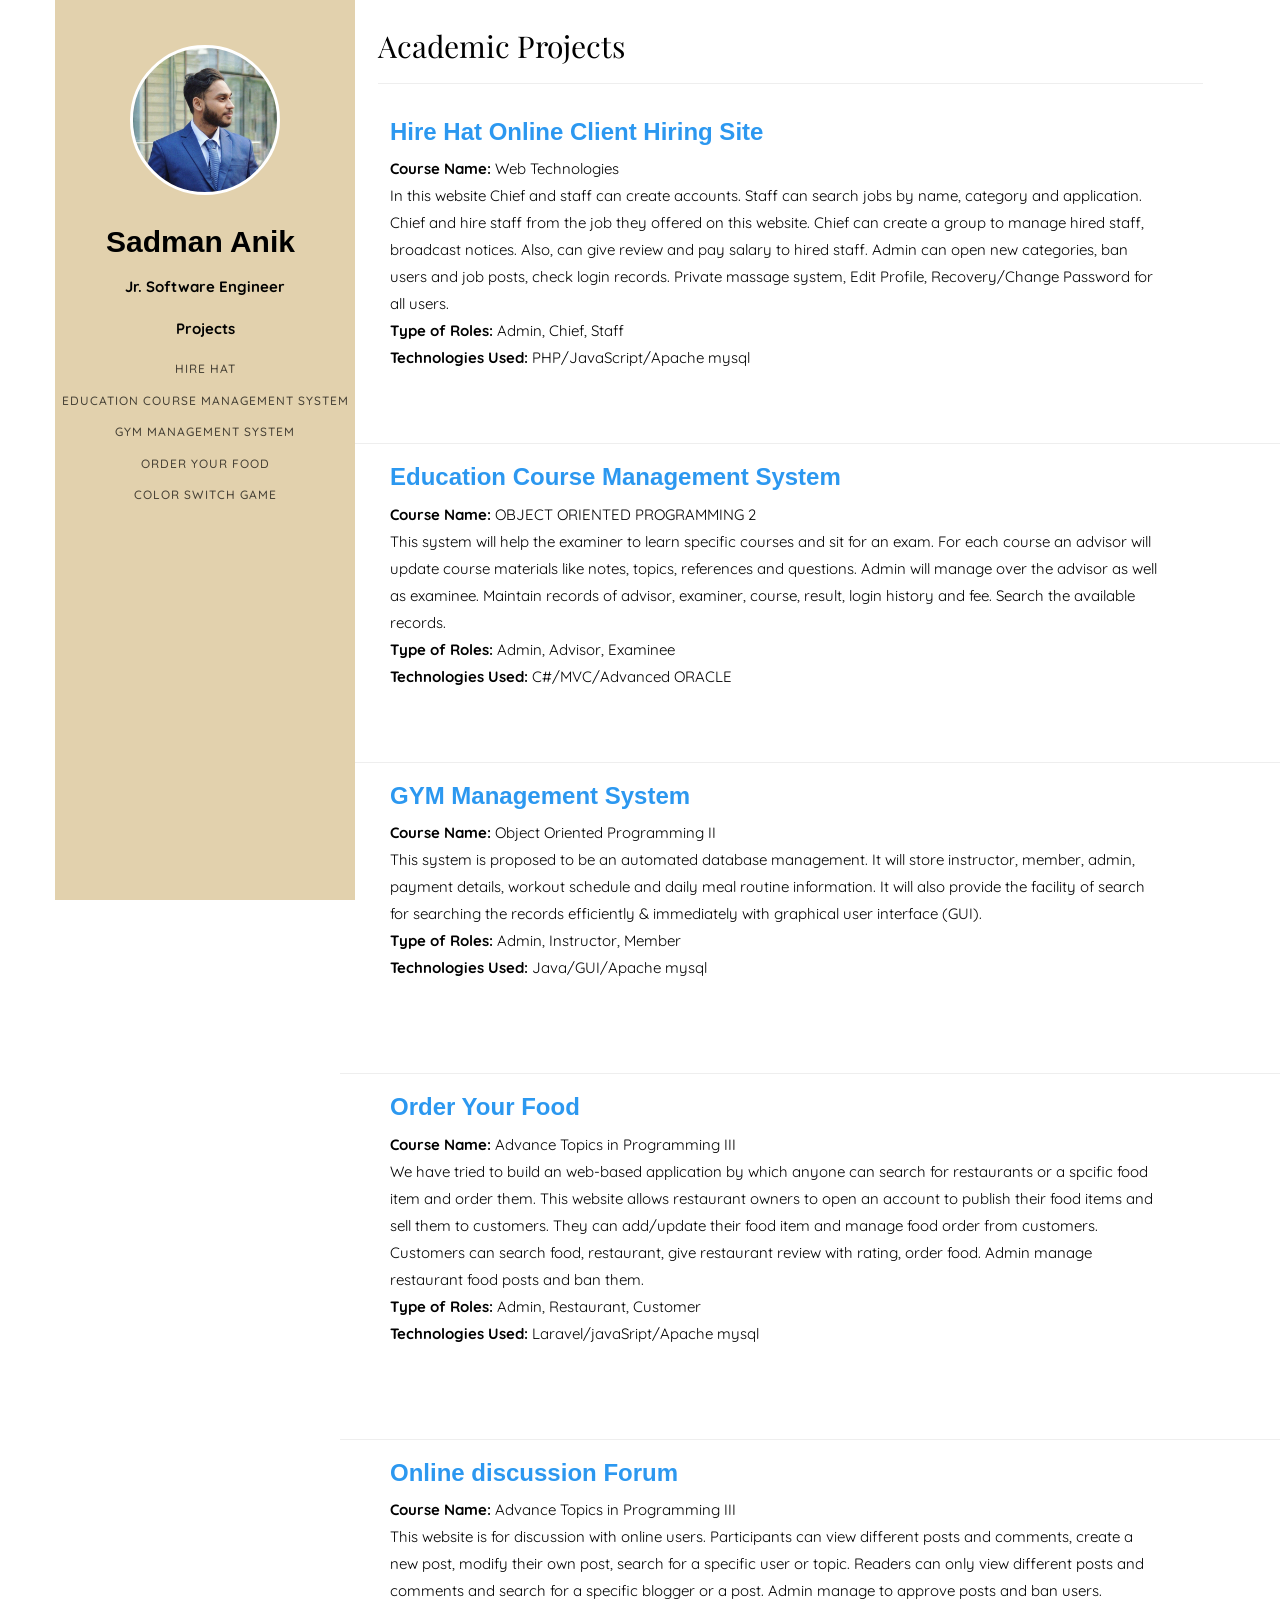
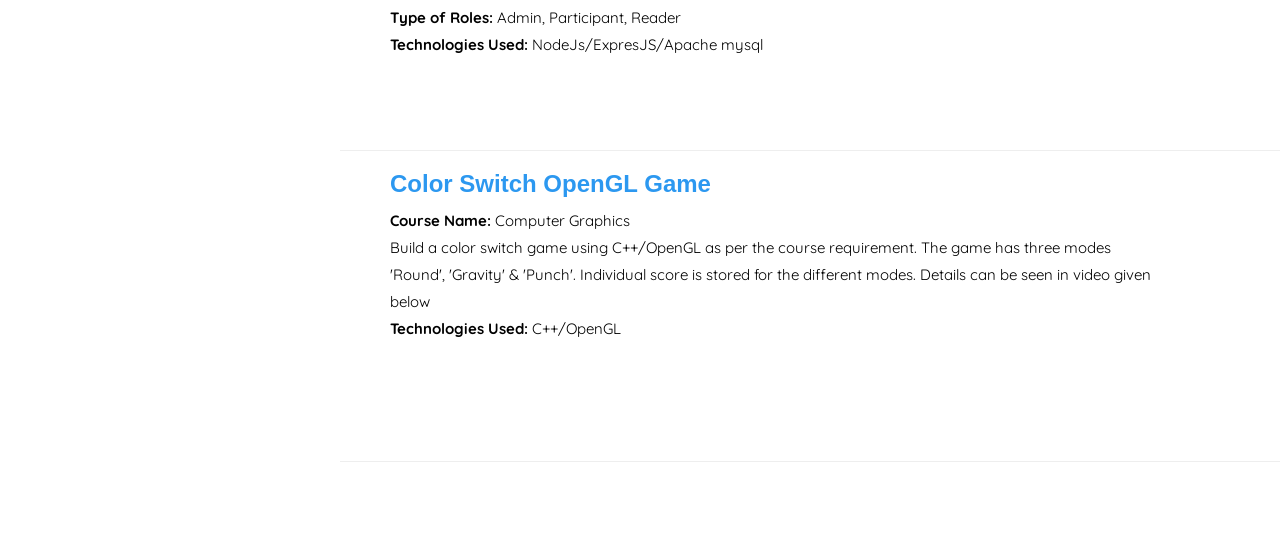
==== commit b522299e: "modified some pages" ====
--- a/aca-projects/aca-projects.html
+++ b/aca-projects/aca-projects.html
@@ -51,8 +51,6 @@
     <script src="js/modernizr-2.6.2.min.js"></script>
 
 </head>
-<!--- Github ribbon ----------->
-<!-- <a href="https://github.com/shafiulshaon" class="github-corner" aria-label="View source on GitHub"><svg width="80" height="80" viewBox="0 0 250 250" style="fill:#151513; color:#fff; position: absolute; top: 0; border: 0; right: 0;" aria-hidden="true"><path d="M0,0 L115,115 L130,115 L142,142 L250,250 L250,0 Z"></path><path d="M128.3,109.0 C113.8,99.7 119.0,89.6 119.0,89.6 C122.0,82.7 120.5,78.6 120.5,78.6 C119.2,72.0 123.4,76.3 123.4,76.3 C127.3,80.9 125.5,87.3 125.5,87.3 C122.9,97.6 130.6,101.9 134.4,103.2" fill="currentColor" style="transform-origin: 130px 106px;" class="octo-arm"></path><path d="M115.0,115.0 C114.9,115.1 118.7,116.5 119.8,115.4 L133.7,101.6 C136.9,99.2 139.9,98.4 142.2,98.6 C133.8,88.0 127.5,74.4 143.8,58.0 C148.5,53.4 154.0,51.2 159.7,51.0 C160.3,49.4 163.2,43.6 171.4,40.1 C171.4,40.1 176.1,42.5 178.8,56.2 C183.1,58.6 187.2,61.8 190.9,65.4 C194.5,69.0 197.7,73.2 200.1,77.6 C213.8,80.2 216.3,84.9 216.3,84.9 C212.7,93.1 206.9,96.0 205.4,96.6 C205.1,102.4 203.0,107.8 198.3,112.5 C181.9,128.9 168.3,122.5 157.7,114.1 C157.9,116.9 156.7,120.9 152.7,124.9 L141.0,136.5 C139.8,137.7 141.6,141.9 141.8,141.8 Z" fill="currentColor" class="octo-body"></path></svg></a><style>.github-corner:hover .octo-arm{animation:octocat-wave 560ms ease-in-out}@keyframes octocat-wave{0%,100%{transform:rotate(0)}20%,60%{transform:rotate(-25deg)}40%,80%{transform:rotate(10deg)}}@media (max-width:500px){.github-corner:hover .octo-arm{animation:none}.github-corner .octo-arm{animation:octocat-wave 560ms ease-in-out}}</style> -->
 
 <body>
     <div id="colorlib-page">
@@ -70,7 +68,8 @@
                 <nav id="colorlib-main-menu" role="navigation" class="navbar">
                     <div id="navbar" class="collapse">
                         <ul>
-                            <li><a href="#" data-nav-section="hirehat">Hire Hat Marketplace</a></li>
+                            <li><a href="#" data-nav-section="hirehat">Hire Hat</a></li>
+                            <li><a href="#" data-nav-section="educationcourse">Education Course Management System</a></li>
                             <li><a href="#" data-nav-section="gym">GYM Management System</a></li>
                             <li><a href="#" data-nav-section="foodtown">Order Your Food</a></li>
                             <li><a href="#" data-nav-section="colorswitch">Color Switch Game</a></li>
@@ -101,16 +100,11 @@
                             <div class="row" data-section="hirehat">
                                 <div class="project shadow-large">
                                     <div class="project-image">
-                                        <h3><a href="#">Hire Hat Online Marketplace</a>
+                                        <h3><a href="#">Hire Hat Online Client Hiring Site</a>
                                         </h3>
                                         <p style="width: 70%"> <strong>Course Name: </strong> Web Technologies <br>
-                                            As per the requirement of the course we have build this web application
-                                            which
-                                            is an Online market place where people can post jobs and hire employee as
-                                            per their requirement. Employer can make team with their hired employee and
-                                            communicate via sending messages through this application. Also they can pay
-                                            and keep the transaction record. Employee can look and apply for a specific
-                                            job. Details can be seen in Project snapshot and video link given below
+                                             In this website Chief and staff can create accounts. Staff can search jobs by name, category and application. Chief and hire staff from the job they offered on this website. Chief can create a group to manage hired staff, broadcast notices. Also, can give review and pay salary to hired staff. Admin can open new categories, ban users and job posts, check login records. Private massage system, Edit Profile, Recovery/Change Password for all users.<br>
+                                            <strong>Type of Roles: </strong>  Admin, Chief, Staff<br>
                                             <strong>Technologies Used: </strong> PHP/JavaScript/Apache mysql
                                             <br><br>
                                             <!-- <strong>Snapshot</strong> -->
@@ -127,7 +121,28 @@
                                 <hr>
 
 
-
+                                <div class="row" data-section="educationcourse">
+                                <div class="project shadow-large">
+                                    <div class="project-image">
+                                        <h3><a href="#">Education Course Management System</a>
+                                        </h3>
+                                        <p style="width: 70%"> <strong>Course Name: </strong> OBJECT ORIENTED PROGRAMMING 2 <br>
+                                            This system will help the examiner to learn specific courses and sit for an exam. For each course an advisor will update course materials like notes, topics, references and questions. Admin will manage over the advisor as well as examinee. Maintain records of advisor, examiner, course, result, login history and fee. Search the available records.<br>
+                                            <strong>Type of Roles: </strong>  Admin, Advisor, Examinee<br>
+                                            <strong>Technologies Used: </strong> C#/MVC/Advanced ORACLE
+                                            <br><br>
+                                            <!-- <strong>Snapshot</strong> -->
+                                        </p>
+                                        <!-- <img src="images/hirehat1.png" /><br><br> -->
+                                      <!--   <iframe width="560" height="315" src="https://www.youtube.com/embed/0Dv_lgFIcO4"
+                                            frameborder="0"
+                                            allow="accelerometer; autoplay; encrypted-media; gyroscope; picture-in-picture"
+                                            allowfullscreen></iframe> -->
+                                    </div>
+                                    <!-- End .project-image -->
+                                    <!-- End .project-info -->
+                                </div>
+                                <hr>
 
 
                                 <div class="row" data-section="gym">
@@ -137,17 +152,8 @@
                                             </h3>
                                             <p style="width: 70%"> <strong>Course Name: </strong> Object Oriented
                                                 Programming II<br>
-                                                Building this software was the course requirement and summary is given
-                                                below
-                                                The Gym Management requires a system that will handle all the necessary
-                                                and
-                                                minute details easily and proper database security accordingly to the
-                                                user.
-                                                They requires software, which will store information about members,
-                                                instructor, routine, payment of members etc & all transactions that
-                                                occur
-                                                in
-                                                Gym and lock-up with graphical user interface(GUI).<br>
+                                                This system is proposed to be an automated database management. It will store instructor, member, admin, payment details, workout schedule and daily meal routine information. It will also provide the facility of search for searching the records efficiently & immediately with graphical user interface (GUI).<br>
+                                                <strong>Type of Roles: </strong>  Admin, Instructor, Member<br>
                                                 <strong>Technologies Used: </strong> Java/GUI/Apache mysql
                                                 <br><br>
                                                 <!-- <strong>Snapshot</strong> -->
@@ -174,15 +180,45 @@
                                             <p style="width: 70%"> <strong>Course Name: </strong> Advance Topics in
                                                 Programming III<br>
                                                 We have tried to build an web-based application by which anyone can
-                                                search for restaurants or a spcific food item and order them. We trid to
-                                                create a scope where an owner can open a restaurant account and upload
-                                                their recipes and items. On the other hand user can find the restaurants
-                                                & make an order from them. <br>
+                                                search for restaurants or a spcific food item and order them. This website 
+                                                allows restaurant owners to open an account to publish their food items and 
+                                                sell them to customers. They can add/update their food item and manage food 
+                                                order from customers. Customers can search food, restaurant, give restaurant 
+                                                review with rating, order food. Admin manage restaurant food posts and ban them.<br>
+                                                <strong>Type of Roles: </strong> Admin, Restaurant, Customer<br>
                                                 <strong>Technologies Used: </strong> Laravel/javaSript/Apache mysql
                                                 <br><br>
                                                 <!-- <strong>Snapshot</strong> -->
-                                            </p><br>
-                               <!--              <iframe width="560" height="315"
+                                            </p>
+       <!--                                      <br>
+                                            <iframe width="560" height="315"
+                                                src="https://video.fdac14-1.fna.fbcdn.net/v/t42.1790-2/41155518_473032779867388_1062718283628675072_n.mp4?_nc_cat=101&vs=6a6c80b8d66ceb34&_nc_vs=[base64]%3D%3D&efg=eyJ2ZW5jb2RlX3RhZyI6Im9lcF9oZCJ9&_nc_eui2=AeFDUBzc_XRvizW5ZSvGrxzJMPg8gnU00OOxMo1Z488EKtxLqRfGLZRRGVet4aY2tTfzQnB5Wh6th10G3I-209ky-TNHSS6ki5r1RXmMckGQow&_nc_oc=AQnjZq0OjmafJFJSXNsWjLssl9qDFIsdcMPP936_bj0YyoqFne163H_XXPePxdHcw-U&_nc_ht=video.fdac14-1.fna&oh=6ef5acd17fb31ca3ec76a67621a1c71a&oe=5DB19377&_nc_rid=9d715d3ef7b7499"
+                                                frameborder="0"
+                                                allow="accelerometer; autoplay; encrypted-media; gyroscope; picture-in-picture"
+                                                allowfullscreen></iframe> -->
+                                        </div>
+                                        <!-- End .project-image -->
+                                        <!-- End .project-info -->
+                                    </div>
+                                </div>
+                                <hr>
+
+
+                                <div class="row" data-section="foodtown">
+                                    <div class="project shadow-large">
+                                        <div class="project-image">
+                                            <h3><a href="#">Online discussion Forum</a>
+                                            </h3>
+                                            <p style="width: 70%"> <strong>Course Name: </strong> Advance Topics in
+                                                Programming III<br>
+                                                This website is for discussion with online users. Participants can view different posts and comments, create a new post, modify their own post, search for a specific user or topic. Readers can only view different posts and comments and search for a specific blogger or a post. Admin manage to approve posts and ban users. <br>
+                                                <strong>Type of Roles: </strong> Admin, Participant, Reader<br>
+                                                <strong>Technologies Used: </strong> NodeJs/ExpresJS/Apache mysql
+                                                <br><br>
+                                                <!-- <strong>Snapshot</strong> -->
+                                            </p>
+                                            <!-- <br>
+                                            <iframe width="560" height="315"
                                                 src="https://video.fdac14-1.fna.fbcdn.net/v/t42.1790-2/41155518_473032779867388_1062718283628675072_n.mp4?_nc_cat=101&vs=6a6c80b8d66ceb34&_nc_vs=[base64]%3D%3D&efg=eyJ2ZW5jb2RlX3RhZyI6Im9lcF9oZCJ9&_nc_eui2=AeFDUBzc_XRvizW5ZSvGrxzJMPg8gnU00OOxMo1Z488EKtxLqRfGLZRRGVet4aY2tTfzQnB5Wh6th10G3I-209ky-TNHSS6ki5r1RXmMckGQow&_nc_oc=AQnjZq0OjmafJFJSXNsWjLssl9qDFIsdcMPP936_bj0YyoqFne163H_XXPePxdHcw-U&_nc_ht=video.fdac14-1.fna&oh=6ef5acd17fb31ca3ec76a67621a1c71a&oe=5DB19377&_nc_rid=9d715d3ef7b7499"
                                                 frameborder="0"
                                                 allow="accelerometer; autoplay; encrypted-media; gyroscope; picture-in-picture"
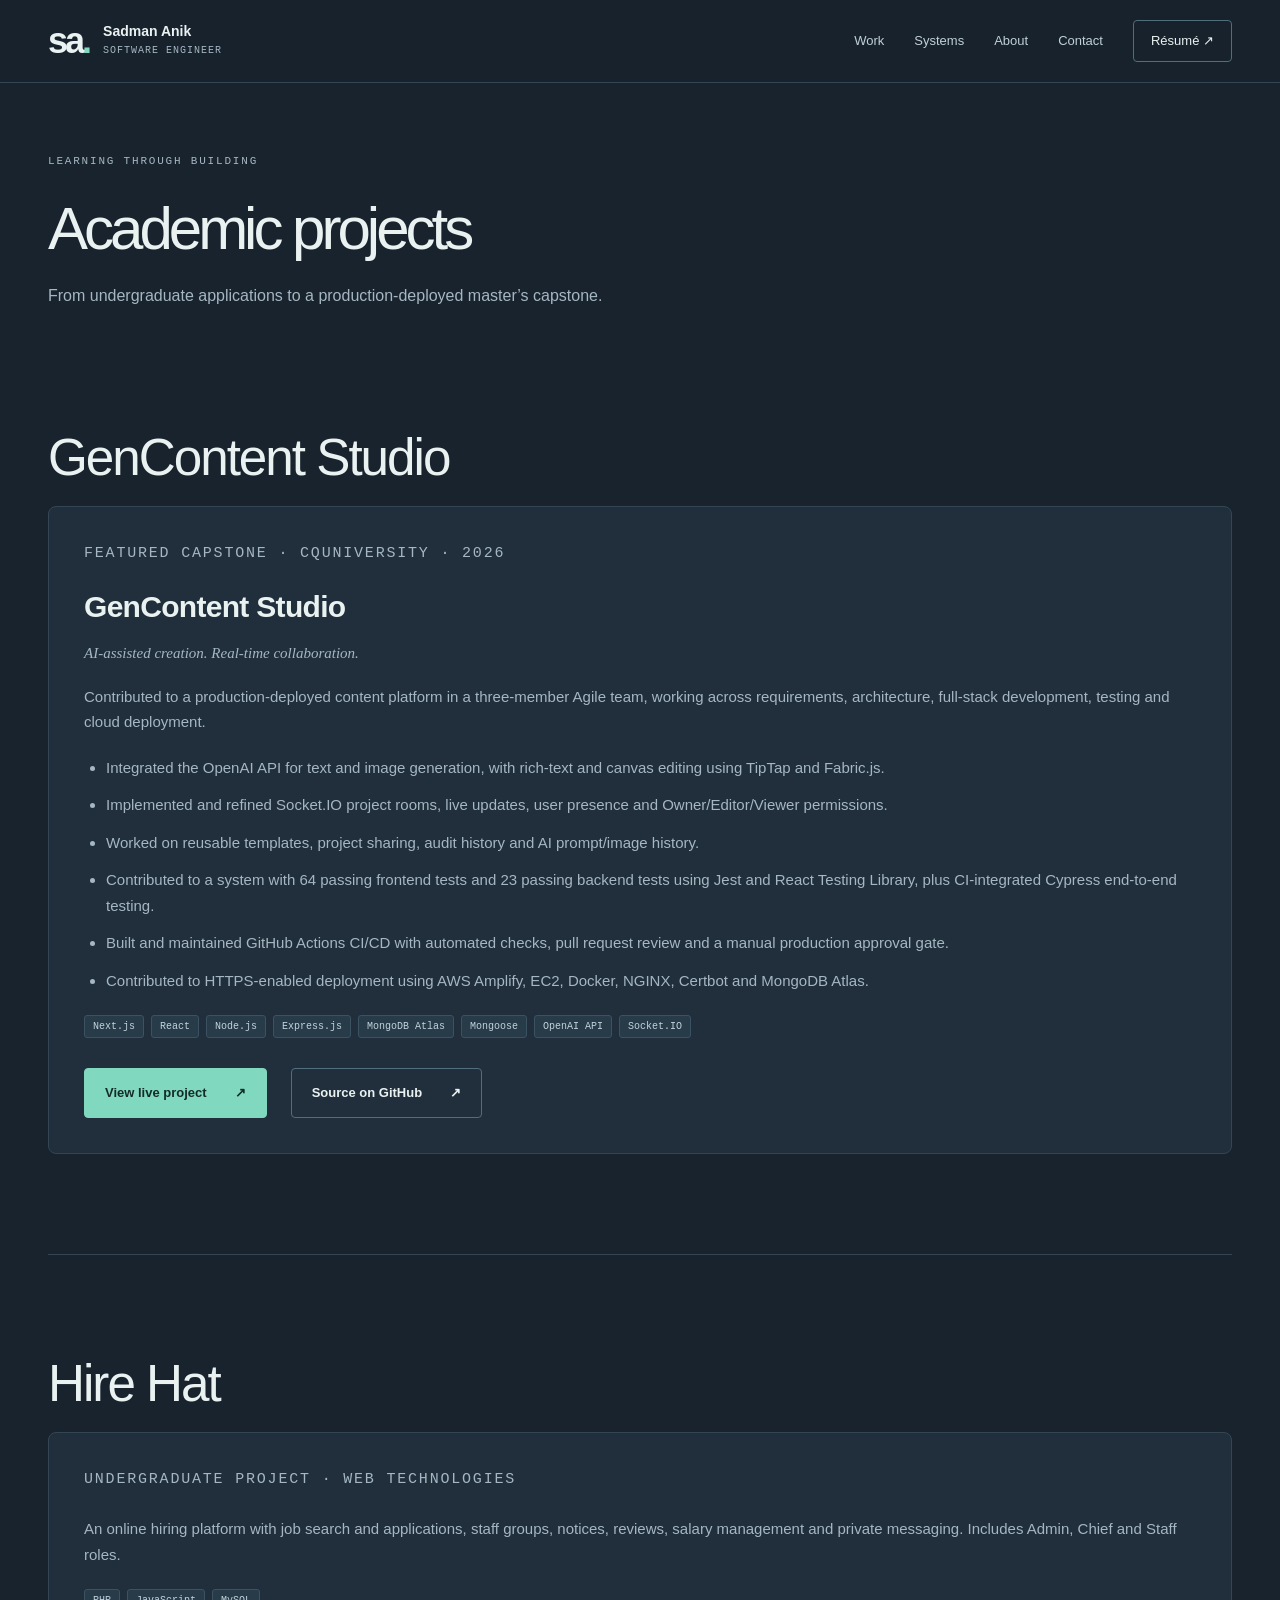
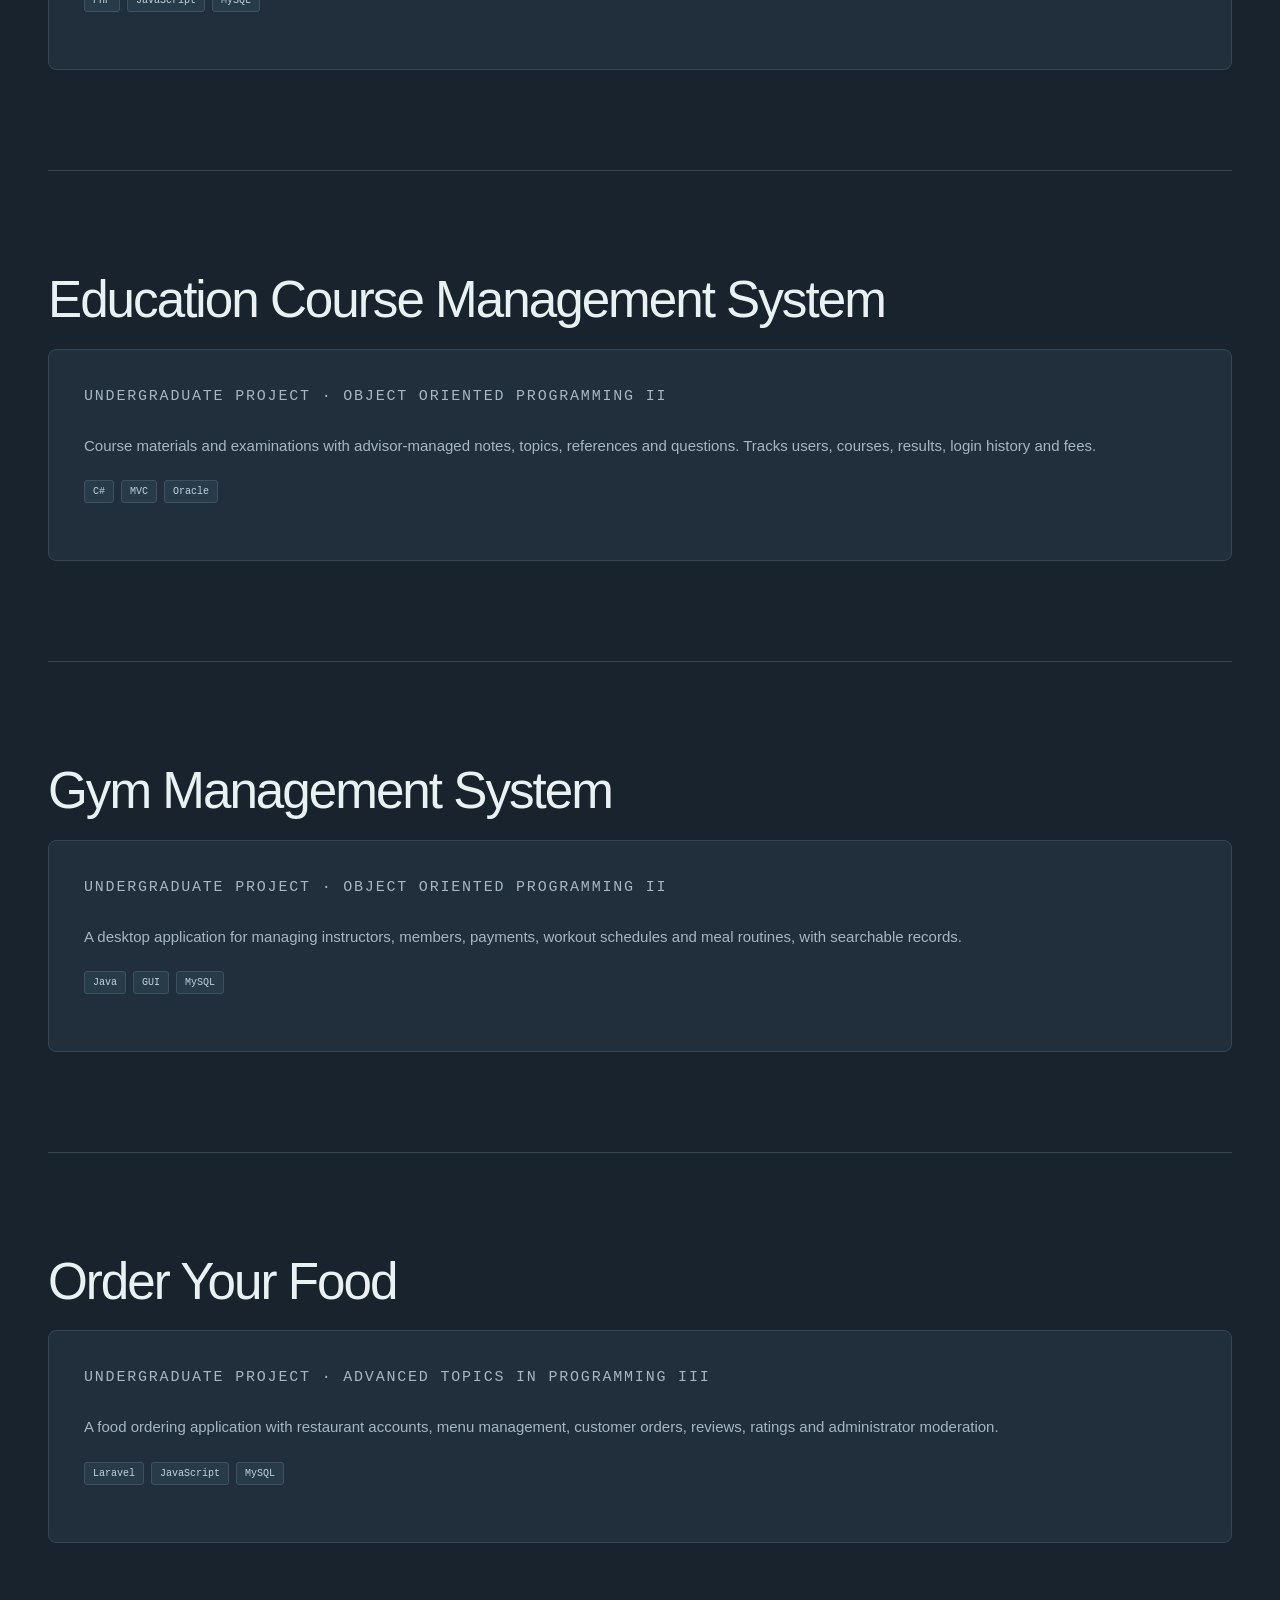
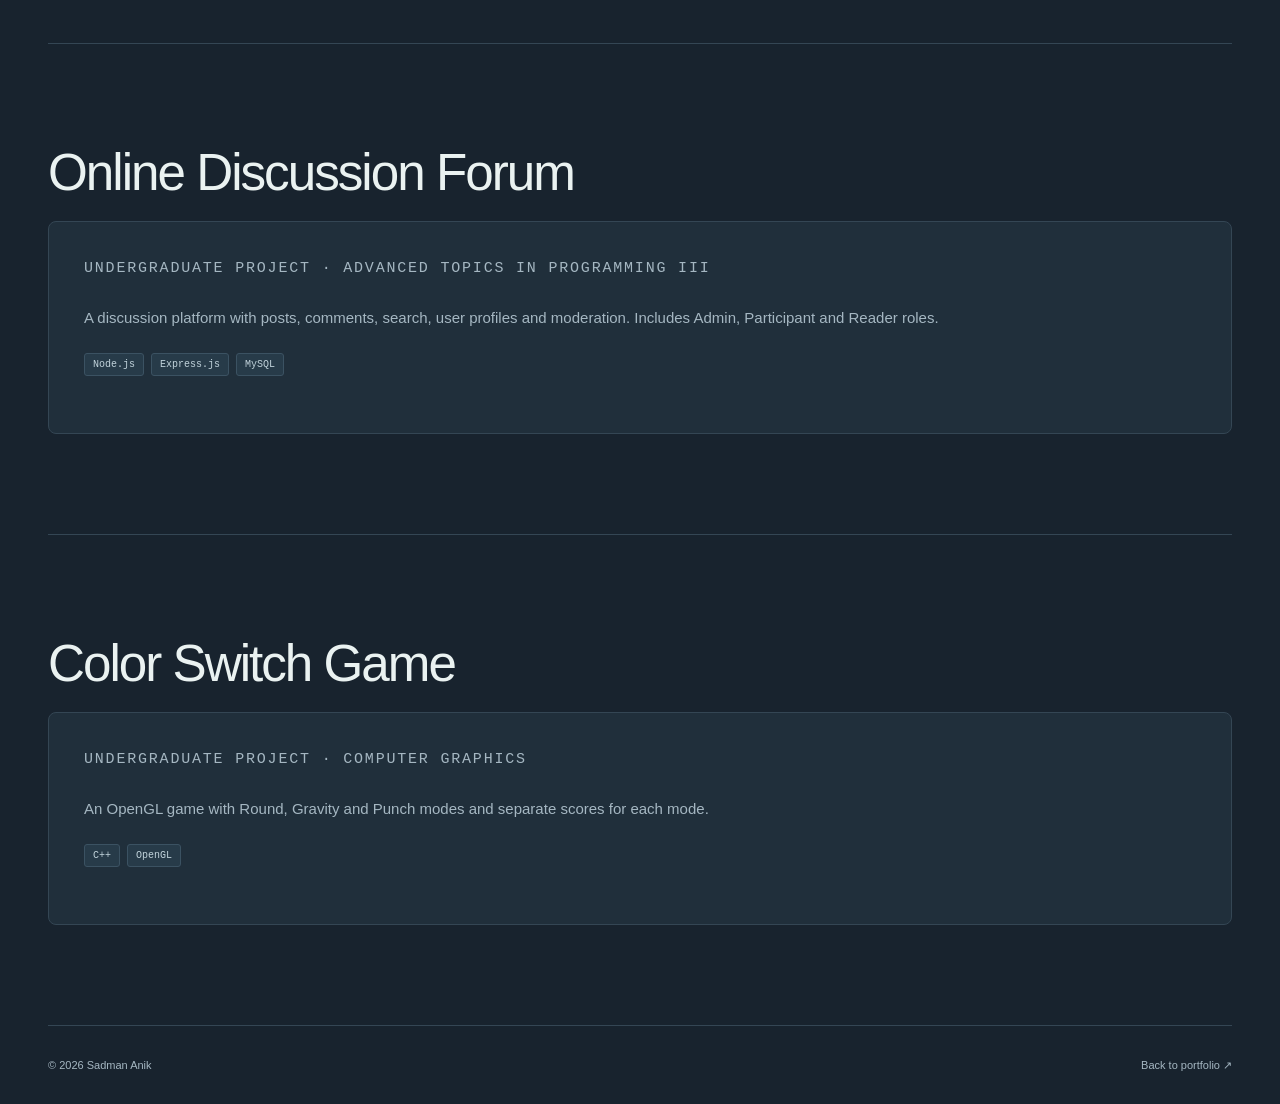
==== commit fe582561: "Redesign portfolio with interactive project showcases and updated experience" ====
--- a/aca-projects/aca-projects.html
+++ b/aca-projects/aca-projects.html
@@ -1,295 +1,33 @@
-<!DOCTYPE HTML>
-<html>
-
+<!doctype html>
+<html lang="en">
 <head>
-    <meta charset="utf-8">
-    <meta http-equiv="X-UA-Compatible" content="IE=edge">
-    <title>Sadman Anik - Academic Projects</title>
-    <meta name="viewport" content="width=device-width, initial-scale=1">
-    <meta name="description" content="Portfolio webpage of Sadman ANik" />
-    <meta name="keywords"
-        content="portfolio,website,personal website,github,projects,computer science and engineering" />
-    <meta name="author" content="Sadman Anik" />
-
-    <!---------Google adsense------------->
-    <script async src="//pagead2.googlesyndication.com/pagead/js/adsbygoogle.js"></script>
-    <script>
-        (adsbygoogle = window.adsbygoogle || []).push({
-            google_ad_client: "ca-pub-5825421732371893",
-            enable_page_level_ads: true
-        });
-    </script>
-
-    <!--quora icon-->
-    <meta name="viewport" content="width=device-width, initial-scale=1">
-    <link rel="stylesheet" href="https://cdnjs.cloudflare.com/ajax/libs/font-awesome/4.7.0/css/font-awesome.min.css">
-
-    <!-- Place favicon.ico and apple-touch-icon.png in the root directory -->
-    <link rel="shortcut icon" href="kisspng-wechat-avatar-icon-line-v-word-5a715fe8a66dc6.6173848315173795606817.png">
-    <link rel="icon" type="image/png"
-        href="kisspng-wechat-avatar-icon-line-v-word-5a715fe8a66dc6.6173848315173795606817.png">
-
-    <link href="https://fonts.googleapis.com/css?family=Quicksand:300,400,500,700" rel="stylesheet">
-    <link href="https://fonts.googleapis.com/css?family=Playfair+Display:400,400i,700" rel="stylesheet">
-
-    <!-- Animate.css -->
-    <link rel="stylesheet" href="css/animate.css">
-    <!-- Icomoon Icon Fonts-->
-    <link rel="stylesheet" href="css/icomoon.css">
-    <!-- Bootstrap  -->
-    <link rel="stylesheet" href="css/bootstrap.css">
-    <!-- Flexslider  -->
-    <link rel="stylesheet" href="css/flexslider.css">
-    <!-- Flaticons  -->
-    <link rel="stylesheet" href="fonts/flaticon/font/flaticon.css">
-    <!-- Owl Carousel -->
-    <link rel="stylesheet" href="css/owl.carousel.min.css">
-    <link rel="stylesheet" href="css/owl.theme.default.min.css">
-    <!-- Theme style  -->
-    <link rel="stylesheet" href="css/style.css">
-    <!-- Modernizr JS -->
-    <script src="js/modernizr-2.6.2.min.js"></script>
-
+<meta charset="utf-8">
+<meta name="viewport" content="width=device-width, initial-scale=1">
+<title>Sadman Anik | Academic Projects</title>
+<meta name="description" content="Academic projects by Sadman Anik, featuring GenContent Studio, an AI-powered collaboration platform built at CQUniversity.">
+<meta name="author" content="Sadman Anik">
+<meta name="theme-color" content="#18232E">
+<link rel="icon" type="image/png" href="../logo.png">
+<link rel="stylesheet" href="../css/portfolio.css?v=static-portrait-3">
+<script src="../js/portfolio.js" defer></script>
 </head>
-
 <body>
-    <div id="colorlib-page">
-        <div class="container-wrap">
-            <a href="#" class="js-colorlib-nav-toggle colorlib-nav-toggle" data-toggle="collapse" data-target="#navbar"
-                aria-expanded="false" aria-controls="navbar"><i></i></a>
-            <aside id="colorlib-aside" role="complementary" class="border js-fullheight"
-                style="background-color: #e2d1ad">
-                <div class="text-center">
-                    <div class="author-img" style="background-image: url(images/IMG_-wl1xai.jpg);"></div>
-                    <h1 id="colorlib-logo"><a href="https://shafiulshaon.github.io">Sadman Anik</a></h1>
-                    <p><strong>Jr. Software Engineer</strong></p>
-                    <p><strong>Projects</strong></p>
-                </div>
-                <nav id="colorlib-main-menu" role="navigation" class="navbar">
-                    <div id="navbar" class="collapse">
-                        <ul>
-                            <li><a href="#" data-nav-section="hirehat">Hire Hat</a></li>
-                            <li><a href="#" data-nav-section="educationcourse">Education Course Management System</a></li>
-                            <li><a href="#" data-nav-section="gym">GYM Management System</a></li>
-                            <li><a href="#" data-nav-section="foodtown">Order Your Food</a></li>
-                            <li><a href="#" data-nav-section="colorswitch">Color Switch Game</a></li>
-                        </ul>
-                    </div>
-                </nav>
-            </aside>
-
-            <div id="colorlib-main">
-                <section class="colorlib-about">
-                    <div class="colorlib-narrow-content">
-                        <div class="row">
-                            <div class="row row-bottom-padded-sm animate-box" data-animate-effect="fadeInLeft">
-                                <div class="col-md-12">
-                                    <div class="about-desc">
-                                        <h2>Academic Projects</h2>
-                                        <hr>
-                                    </div>
-                                </div>
-                            </div>
-                        </div>
-                    </div>
-                </section>
-
-                <div id="projects" class="background-alt">
-                    <div class="container">
-                        <div class="col">
-                            <div class="row" data-section="hirehat">
-                                <div class="project shadow-large">
-                                    <div class="project-image">
-                                        <h3><a href="#">Hire Hat Online Client Hiring Site</a>
-                                        </h3>
-                                        <p style="width: 70%"> <strong>Course Name: </strong> Web Technologies <br>
-                                             In this website Chief and staff can create accounts. Staff can search jobs by name, category and application. Chief and hire staff from the job they offered on this website. Chief can create a group to manage hired staff, broadcast notices. Also, can give review and pay salary to hired staff. Admin can open new categories, ban users and job posts, check login records. Private massage system, Edit Profile, Recovery/Change Password for all users.<br>
-                                            <strong>Type of Roles: </strong>  Admin, Chief, Staff<br>
-                                            <strong>Technologies Used: </strong> PHP/JavaScript/Apache mysql
-                                            <br><br>
-                                            <!-- <strong>Snapshot</strong> -->
-                                        </p>
-                                        <!-- <img src="images/hirehat1.png" /><br><br> -->
-                                      <!--   <iframe width="560" height="315" src="https://www.youtube.com/embed/0Dv_lgFIcO4"
-                                            frameborder="0"
-                                            allow="accelerometer; autoplay; encrypted-media; gyroscope; picture-in-picture"
-                                            allowfullscreen></iframe> -->
-                                    </div>
-                                    <!-- End .project-image -->
-                                    <!-- End .project-info -->
-                                </div>
-                                <hr>
-
-
-                                <div class="row" data-section="educationcourse">
-                                <div class="project shadow-large">
-                                    <div class="project-image">
-                                        <h3><a href="#">Education Course Management System</a>
-                                        </h3>
-                                        <p style="width: 70%"> <strong>Course Name: </strong> OBJECT ORIENTED PROGRAMMING 2 <br>
-                                            This system will help the examiner to learn specific courses and sit for an exam. For each course an advisor will update course materials like notes, topics, references and questions. Admin will manage over the advisor as well as examinee. Maintain records of advisor, examiner, course, result, login history and fee. Search the available records.<br>
-                                            <strong>Type of Roles: </strong>  Admin, Advisor, Examinee<br>
-                                            <strong>Technologies Used: </strong> C#/MVC/Advanced ORACLE
-                                            <br><br>
-                                            <!-- <strong>Snapshot</strong> -->
-                                        </p>
-                                        <!-- <img src="images/hirehat1.png" /><br><br> -->
-                                      <!--   <iframe width="560" height="315" src="https://www.youtube.com/embed/0Dv_lgFIcO4"
-                                            frameborder="0"
-                                            allow="accelerometer; autoplay; encrypted-media; gyroscope; picture-in-picture"
-                                            allowfullscreen></iframe> -->
-                                    </div>
-                                    <!-- End .project-image -->
-                                    <!-- End .project-info -->
-                                </div>
-                                <hr>
-
-
-                                <div class="row" data-section="gym">
-                                    <div class="project shadow-large">
-                                        <div class="project-image">
-                                            <h3><a href="#">GYM Management System</a>
-                                            </h3>
-                                            <p style="width: 70%"> <strong>Course Name: </strong> Object Oriented
-                                                Programming II<br>
-                                                This system is proposed to be an automated database management. It will store instructor, member, admin, payment details, workout schedule and daily meal routine information. It will also provide the facility of search for searching the records efficiently & immediately with graphical user interface (GUI).<br>
-                                                <strong>Type of Roles: </strong>  Admin, Instructor, Member<br>
-                                                <strong>Technologies Used: </strong> Java/GUI/Apache mysql
-                                                <br><br>
-                                                <!-- <strong>Snapshot</strong> -->
-                                            </p>
-                                            <!-- <img src="images/gym1.png" /><br><br> -->
-                                            <!-- <iframe width="560" height="315"
-                                                src="https://www.youtube.com/embed/q7I7aPEnLi4" frameborder="0"
-                                                allow="accelerometer; autoplay; encrypted-media; gyroscope; picture-in-picture"
-                                                allowfullscreen></iframe> -->
-                                        </div>
-                                        <!-- End .project-image -->
-                                        <!-- End .project-info -->
-                                    </div>
-                                </div>
-                                <hr>
-
-
-
-                                <div class="row" data-section="foodtown">
-                                    <div class="project shadow-large">
-                                        <div class="project-image">
-                                            <h3><a href="#">Order Your Food</a>
-                                            </h3>
-                                            <p style="width: 70%"> <strong>Course Name: </strong> Advance Topics in
-                                                Programming III<br>
-                                                We have tried to build an web-based application by which anyone can
-                                                search for restaurants or a spcific food item and order them. This website 
-                                                allows restaurant owners to open an account to publish their food items and 
-                                                sell them to customers. They can add/update their food item and manage food 
-                                                order from customers. Customers can search food, restaurant, give restaurant 
-                                                review with rating, order food. Admin manage restaurant food posts and ban them.<br>
-                                                <strong>Type of Roles: </strong> Admin, Restaurant, Customer<br>
-                                                <strong>Technologies Used: </strong> Laravel/javaSript/Apache mysql
-                                                <br><br>
-                                                <!-- <strong>Snapshot</strong> -->
-                                            </p>
-       <!--                                      <br>
-                                            <iframe width="560" height="315"
-                                                src="https://video.fdac14-1.fna.fbcdn.net/v/t42.1790-2/41155518_473032779867388_1062718283628675072_n.mp4?_nc_cat=101&vs=6a6c80b8d66ceb34&_nc_vs=[base64]%3D%3D&efg=eyJ2ZW5jb2RlX3RhZyI6Im9lcF9oZCJ9&_nc_eui2=AeFDUBzc_XRvizW5ZSvGrxzJMPg8gnU00OOxMo1Z488EKtxLqRfGLZRRGVet4aY2tTfzQnB5Wh6th10G3I-209ky-TNHSS6ki5r1RXmMckGQow&_nc_oc=AQnjZq0OjmafJFJSXNsWjLssl9qDFIsdcMPP936_bj0YyoqFne163H_XXPePxdHcw-U&_nc_ht=video.fdac14-1.fna&oh=6ef5acd17fb31ca3ec76a67621a1c71a&oe=5DB19377&_nc_rid=9d715d3ef7b7499"
-                                                frameborder="0"
-                                                allow="accelerometer; autoplay; encrypted-media; gyroscope; picture-in-picture"
-                                                allowfullscreen></iframe> -->
-                                        </div>
-                                        <!-- End .project-image -->
-                                        <!-- End .project-info -->
-                                    </div>
-                                </div>
-                                <hr>
-
-
-                                <div class="row" data-section="foodtown">
-                                    <div class="project shadow-large">
-                                        <div class="project-image">
-                                            <h3><a href="#">Online discussion Forum</a>
-                                            </h3>
-                                            <p style="width: 70%"> <strong>Course Name: </strong> Advance Topics in
-                                                Programming III<br>
-                                                This website is for discussion with online users. Participants can view different posts and comments, create a new post, modify their own post, search for a specific user or topic. Readers can only view different posts and comments and search for a specific blogger or a post. Admin manage to approve posts and ban users. <br>
-                                                <strong>Type of Roles: </strong> Admin, Participant, Reader<br>
-                                                <strong>Technologies Used: </strong> NodeJs/ExpresJS/Apache mysql
-                                                <br><br>
-                                                <!-- <strong>Snapshot</strong> -->
-                                            </p>
-                                            <!-- <br>
-                                            <iframe width="560" height="315"
-                                                src="https://video.fdac14-1.fna.fbcdn.net/v/t42.1790-2/41155518_473032779867388_1062718283628675072_n.mp4?_nc_cat=101&vs=6a6c80b8d66ceb34&_nc_vs=[base64]%3D%3D&efg=eyJ2ZW5jb2RlX3RhZyI6Im9lcF9oZCJ9&_nc_eui2=AeFDUBzc_XRvizW5ZSvGrxzJMPg8gnU00OOxMo1Z488EKtxLqRfGLZRRGVet4aY2tTfzQnB5Wh6th10G3I-209ky-TNHSS6ki5r1RXmMckGQow&_nc_oc=AQnjZq0OjmafJFJSXNsWjLssl9qDFIsdcMPP936_bj0YyoqFne163H_XXPePxdHcw-U&_nc_ht=video.fdac14-1.fna&oh=6ef5acd17fb31ca3ec76a67621a1c71a&oe=5DB19377&_nc_rid=9d715d3ef7b7499"
-                                                frameborder="0"
-                                                allow="accelerometer; autoplay; encrypted-media; gyroscope; picture-in-picture"
-                                                allowfullscreen></iframe> -->
-                                        </div>
-                                        <!-- End .project-image -->
-                                        <!-- End .project-info -->
-                                    </div>
-                                </div>
-                                <hr>
-
-
-
-                                <div class="row" data-section="colorswitch">
-                                    <div class="project shadow-large">
-                                        <div class="project-image">
-                                            <h3><a href="#">Color Switch OpenGL Game</a>
-                                            </h3>
-                                            <p style="width: 70%"> <strong>Course Name: </strong> Computer Graphics<br>
-                                                Build a color switch game using C++/OpenGL as per the course
-                                                requirement. The game has three modes 'Round', 'Gravity' & 'Punch'.
-                                                Individual score is stored for the different modes. Details can be seen
-                                                in video given below <br>
-                                                <strong>Technologies Used: </strong> C++/OpenGL
-                                                <br><br>
-                                                <!-- <strong>Snapshot</strong> -->
-                                            </p><br>
-                           <!--                  <iframe width="560" height="315"
-                                                src="https://scontent.fdac14-1.fna.fbcdn.net/v/t39.24130-6/74570433_402934757043425_4133322735394986276_n.mp4?_nc_cat=101&efg=eyJ2ZW5jb2RlX3RhZyI6Im9lcF9oZCJ9&_nc_eui2=AeGOuUxQ-vHvu2R5y6TtZCn-1C7lqPz9O45ge1HtbrBZpn9hDG5IExJAY1mtKH8uk8mA0AXuRiRGMsu4ZyjgG2lHBYn_CWx4rasLAIF5fhCJMg&_nc_oc=AQlCLamViEHLm7Hq5PNiScXnO9vzFfGz5dwDvkmSAy_fmFon_Td-WSXCd_r9yzmHJXE&_nc_ht=scontent.fdac14-1.fna&oh=c51b1b7e9c6309ec3378845fc4ee67aa&oe=5E55F2C8"
-                                                frameborder="0"
-                                                allow="accelerometer; autoplay; encrypted-media; gyroscope; picture-in-picture"
-                                                allowfullscreen></iframe> -->
-                                        </div>
-                                        <!-- End .project-image -->
-                                        <!-- End .project-info -->
-                                    </div>
-                                </div>
-                                <hr>
-
-
-                                <br><br>
-                                <!-- End .project -->
-                                <!-- End .project -->
-                            </div>
-                        </div>
-                    </div>
-                </div>
-            </div>
-        </div>
-
-        <!-- End #projects -->
-
-        <!-- jQuery -->
-        <script src="js/jquery.min.js"></script>
-        <!-- jQuery Easing -->
-        <script src="js/jquery.easing.1.3.js"></script>
-        <!-- Bootstrap -->
-        <script src="js/bootstrap.min.js"></script>
-        <!-- Waypoints -->
-        <script src="js/jquery.waypoints.min.js"></script>
-        <!-- Flexslider -->
-        <script src="js/jquery.flexslider-min.js"></script>
-        <!-- Owl carousel -->
-        <script src="js/owl.carousel.min.js"></script>
-        <!-- Counters -->
-        <script src="js/jquery.countTo.js"></script>
-
-
-        <!-- MAIN JS -->
-        <script src="js/main.js"></script>
-
+<a class="skip-link" href="#main">Skip to content</a>
+<header class="site-header"><a class="wordmark" href="../index.html" aria-label="Sadman Anik — home"><span class="monogram">sa<span>.</span></span><span>Sadman Anik<span class="brand-sub">Software engineer</span></span></a><button class="menu-toggle" type="button" aria-expanded="false" aria-controls="site-navigation">Menu <span aria-hidden="true">☰</span></button><nav class="sidebar" id="site-navigation" aria-label="Main navigation"><ul><li><a href="../index.html#projects">Work</a></li><li><a href="../index.html#systems">Systems</a></li><li><a href="../index.html#about">About</a></li><li><a href="../index.html#contact">Contact</a></li><li><a class="nav-cv" href="../Resume_sadmananik.pdf" download="Sadman_Anik_CV.pdf">Résumé <span aria-hidden="true">↗</span></a></li></ul></nav></header><div class="layout">
+<main id="main"><header class="page-heading"><p class="eyebrow">Learning through building</p><h1>Academic projects</h1><p>From undergraduate applications to a production-deployed master’s capstone.</p></header><section id="gencontent" aria-labelledby="gencontent-title"><h2 id="gencontent-title">GenContent Studio</h2><article class="project featured">
+<p class="eyebrow">Featured capstone · CQUniversity · 2026</p>
+<h3>GenContent Studio</h3>
+<p class="project-lead">AI-assisted creation. Real-time collaboration.</p>
+<p>Contributed to a production-deployed content platform in a three-member Agile team, working across requirements, architecture, full-stack development, testing and cloud deployment.</p>
+<ul class="details">
+<li>Integrated the OpenAI API for text and image generation, with rich-text and canvas editing using TipTap and Fabric.js.</li>
+<li>Implemented and refined Socket.IO project rooms, live updates, user presence and Owner/Editor/Viewer permissions.</li>
+<li>Worked on reusable templates, project sharing, audit history and AI prompt/image history.</li>
+<li>Contributed to a system with 64 passing frontend tests and 23 passing backend tests using Jest and React Testing Library, plus CI-integrated Cypress end-to-end testing.</li>
+<li>Built and maintained GitHub Actions CI/CD with automated checks, pull request review and a manual production approval gate.</li>
+<li>Contributed to HTTPS-enabled deployment using AWS Amplify, EC2, Docker, NGINX, Certbot and MongoDB Atlas.</li>
+</ul><ul class="tags" aria-label="Technologies"><li>Next.js</li><li>React</li><li>Node.js</li><li>Express.js</li><li>MongoDB Atlas</li><li>Mongoose</li><li>OpenAI API</li><li>Socket.IO</li></ul><div class="actions"><a class="button" href="https://gencontentstudio.com">View live project <span aria-hidden="true">↗</span></a><a class="button secondary" href="https://github.com/sadmananik/genContent-studio">Source on GitHub <span aria-hidden="true">↗</span></a></div></article></section><section id="hirehat" aria-labelledby="hirehat-title"><h2 id="hirehat-title">Hire Hat</h2><article class="project"><p class="eyebrow">Undergraduate project · Web Technologies</p><p>An online hiring platform with job search and applications, staff groups, notices, reviews, salary management and private messaging. Includes Admin, Chief and Staff roles.</p><ul class="tags" aria-label="Technologies"><li>PHP</li><li>JavaScript</li><li>MySQL</li></ul></article></section><section id="educationcourse" aria-labelledby="educationcourse-title"><h2 id="educationcourse-title">Education Course Management System</h2><article class="project"><p class="eyebrow">Undergraduate project · Object Oriented Programming II</p><p>Course materials and examinations with advisor-managed notes, topics, references and questions. Tracks users, courses, results, login history and fees.</p><ul class="tags" aria-label="Technologies"><li>C#</li><li>MVC</li><li>Oracle</li></ul></article></section><section id="gym" aria-labelledby="gym-title"><h2 id="gym-title">Gym Management System</h2><article class="project"><p class="eyebrow">Undergraduate project · Object Oriented Programming II</p><p>A desktop application for managing instructors, members, payments, workout schedules and meal routines, with searchable records.</p><ul class="tags" aria-label="Technologies"><li>Java</li><li>GUI</li><li>MySQL</li></ul></article></section><section id="foodtown" aria-labelledby="foodtown-title"><h2 id="foodtown-title">Order Your Food</h2><article class="project"><p class="eyebrow">Undergraduate project · Advanced Topics in Programming III</p><p>A food ordering application with restaurant accounts, menu management, customer orders, reviews, ratings and administrator moderation.</p><ul class="tags" aria-label="Technologies"><li>Laravel</li><li>JavaScript</li><li>MySQL</li></ul></article></section><section id="forum" aria-labelledby="forum-title"><h2 id="forum-title">Online Discussion Forum</h2><article class="project"><p class="eyebrow">Undergraduate project · Advanced Topics in Programming III</p><p>A discussion platform with posts, comments, search, user profiles and moderation. Includes Admin, Participant and Reader roles.</p><ul class="tags" aria-label="Technologies"><li>Node.js</li><li>Express.js</li><li>MySQL</li></ul></article></section><section id="colorswitch" aria-labelledby="colorswitch-title"><h2 id="colorswitch-title">Color Switch Game</h2><article class="project"><p class="eyebrow">Undergraduate project · Computer Graphics</p><p>An OpenGL game with Round, Gravity and Punch modes and separate scores for each mode.</p><ul class="tags" aria-label="Technologies"><li>C++</li><li>OpenGL</li></ul></article></section>
+<footer><p>© <span data-year>2026</span> Sadman Anik</p><a href="../index.html">Back to portfolio <span aria-hidden="true">↗</span></a></footer>
+</main></div>
 </body>
-
-</html>+</html>
--- a/css/portfolio.css
+++ b/css/portfolio.css
@@ -0,0 +1,15 @@
+:root{--ink:#eaf2f1;--muted:#a5b7c2;--blue:#80d8be;--line:#344654;--paper:#18232e;--accent:#80d8be;--orange:#96bde0;--panel:#202f3b;--mono:ui-monospace,SFMono-Regular,Consolas,monospace}
+*{box-sizing:border-box}html{scroll-behavior:smooth;scroll-padding-top:100px}body{margin:0;background:var(--paper);color:var(--ink);font:16px/1.7 -apple-system,BlinkMacSystemFont,"Segoe UI",Arial,sans-serif}a{color:inherit;text-underline-offset:5px;text-decoration-thickness:1px}a:hover{color:var(--accent)}button,a{-webkit-tap-highlight-color:transparent}button{font:inherit;cursor:pointer}a:focus-visible,button:focus-visible,summary:focus-visible{outline:2px solid var(--accent);outline-offset:5px}img{display:block;max-width:100%;height:auto}p{margin:0 0 20px}h1,h2,h3,h4{line-height:1.12;margin:0 0 20px;letter-spacing:-.7px}h1,h2{font-weight:500}h1{font-size:clamp(50px,5.4vw,80px);letter-spacing:-4px}h2{font-size:clamp(36px,4vw,56px);letter-spacing:-2px}h2 em{font-family:Georgia,serif;font-weight:400;color:var(--accent)}h3{font-size:25px}h4{font-size:18px;margin-top:28px}button,small{line-height:1.5}[hidden]{display:none!important}.layout{max-width:1280px;margin:auto;padding:0 48px}main{min-width:0}section{padding:100px 0;border-bottom:1px solid var(--line)}.eyebrow{font:11px/1.6 var(--mono);text-transform:uppercase;letter-spacing:1.8px;color:var(--muted);margin-bottom:24px}.site-header{position:sticky;top:0;z-index:20;display:flex;align-items:center;justify-content:space-between;gap:24px;max-width:1440px;margin:auto;padding:20px 48px;background:#18232ef5;border-bottom:1px solid var(--line);backdrop-filter:blur(16px)}.wordmark{display:flex;align-items:center;gap:14px;text-decoration:none;font-size:14px;font-weight:600;line-height:1.4}.monogram{font-size:36px;font-weight:750;line-height:1;letter-spacing:-3px}.monogram span{color:var(--accent)}.brand-sub{display:block;color:var(--muted);font:10px/1.8 var(--mono);text-transform:uppercase;letter-spacing:1px}.sidebar ul{display:flex;align-items:center;gap:30px;list-style:none;padding:0;margin:0}.sidebar a{display:block;text-decoration:none;font-size:13px;padding:8px 0;color:#c0d0d8}.sidebar a:hover,.sidebar a[aria-current="location"]{color:var(--accent)}.sidebar .nav-cv{border:1px solid #526d7c;padding:9px 17px;border-radius:4px;color:var(--ink)}.menu-toggle{display:none}.skip-link{position:fixed;z-index:30;top:10px;left:10px;background:var(--accent);color:var(--paper);padding:10px 20px;transform:translateY(-180%)}.skip-link:focus{transform:none}.hero{display:grid;grid-template-columns:1.2fr 1fr;gap:30px 60px;align-items:center;padding:76px 0 0}.hero-copy{position:relative;z-index:1}.hero .eyebrow{display:flex;align-items:center;gap:10px}.status-dot{display:inline-block;width:6px;height:6px;border-radius:50%;background:var(--accent);box-shadow:0 0 0 4px #80d8be12}.accent{color:var(--accent);font-family:Georgia,serif;font-style:italic}.hero-description{font-size:20px;line-height:1.65;max-width:500px;margin-top:28px}.hero-note{font-size:14px;color:var(--muted);max-width:410px}.actions{display:flex;align-items:center;flex-wrap:wrap;gap:24px;margin-top:30px}.button{display:inline-flex;align-items:center;justify-content:center;gap:28px;min-height:48px;padding:13px 20px;border:1px solid var(--accent);border-radius:4px;color:#142c29;background:var(--accent);text-decoration:none;font-size:13px;font-weight:650}.button:hover{background:#a3e8d3;color:#18232e}.button.secondary{background:transparent;color:var(--ink);border-color:#526d7c}.text-link{display:inline-block;font-size:13px;text-decoration:none;border-bottom:1px solid #608a92;padding:8px 0}.muted-link{color:var(--muted)}.hero-art{position:relative;min-height:490px;display:grid;place-items:center}.portrait-frame{position:relative;width:75%;transform:rotate(-5deg);padding:12px 12px 34px;background:#c7d7dc;box-shadow:12px 18px 0 #050a0d38;z-index:2}.portrait-frame img{width:100%;height:340px;object-fit:cover;object-position:center 25%}.portrait-caption{font:10px/1.5 var(--mono);color:#344952;display:block;padding-top:14px;text-align:center}.orbit{position:absolute;width:470px;height:470px;border:1px solid #426675;border-radius:50%;transform:rotate(-20deg) scaleY(.68)}.orbit-two{transform:rotate(38deg) scaleY(.7);border-style:dashed;border-color:#80d8be3b}.art-coordinate{position:absolute;top:4px;left:5%;font:10px var(--mono);color:var(--muted)}.art-index{position:absolute;bottom:10px;right:5%;font:10px var(--mono);color:var(--muted)}.floating-label{position:absolute;z-index:3;background:#253e48;border:1px solid #4b7e7c;padding:11px 18px;border-radius:4px;font:11px var(--mono);box-shadow:0 10px 30px #0003}.label-top{top:65px;right:-6px;transform:rotate(6deg)}.label-top span{color:var(--accent);font-size:20px;margin-right:6px}.label-bottom{bottom:70px;left:-18px;transform:rotate(3deg);background:#243746;border-color:#55778e}.code-mark{color:var(--orange);margin-right:8px}.hero-bottom{grid-column:1/-1;display:flex;align-items:center;justify-content:space-between;gap:16px;border-top:1px solid var(--line);padding:25px 0;margin-top:45px;color:var(--muted);font:10px var(--mono);letter-spacing:1px}.hero-bottom a{font-size:24px;color:var(--accent);text-decoration:none}.section-heading{display:flex;justify-content:space-between;align-items:flex-end;gap:35px;margin-bottom:42px}.section-heading h2{margin:0}.section-heading>p{font-size:13px;color:var(--muted);margin-bottom:4px;line-height:1.8}.showcase{border:1px solid var(--line);border-radius:9px;overflow:hidden}.studio-visual{padding:48px 62px 22px;background:#bed6d7;position:relative;overflow:hidden;background-image:radial-gradient(#567f8829 1px,transparent 1px);background-size:12px 12px}.mock-browser{background:#f0f7f6;color:#283f47;border-radius:7px;box-shadow:0 20px 45px #263f5233;max-width:900px;margin:auto;border:1px solid #5f8c9552;transform:perspective(1400px) rotateX(3deg)}.mock-toolbar{display:flex;align-items:center;justify-content:space-between;gap:10px;padding:14px 18px;font-size:10px;border-bottom:1px solid #cfdfdf}.window-dots{color:#7d9b9e;letter-spacing:3px}.mock-live{color:#41766e;font:9px var(--mono)}.mock-workspace{display:grid;grid-template-columns:135px 1fr;min-height:360px}.mock-sidebar{padding:20px 15px;border-right:1px solid #cfdfdf;display:flex;flex-direction:column;gap:17px;font-size:10px;color:#607a80;background:#e3eeee}.studio-logo{font-size:27px;color:#28484b;font-weight:750;letter-spacing:-2px;margin-bottom:10px}.studio-logo span{color:#3b8a7b}.mock-sidebar strong{background:#c1e5da;padding:8px;color:#28584e;border-radius:4px}.mock-avatar-row{display:flex;margin-top:auto;padding-top:30px}.mock-avatar-row b{border-radius:50%;width:25px;height:25px;border:2px solid #e3eeee;margin-left:-3px;background:#6e9e99;color:white;text-align:center;line-height:22px;font-size:9px}.mock-avatar-row b:nth-child(2){background:#688eac}.mock-document{padding:18px 25px 20px;min-width:0}.mock-doc-meta{display:flex;justify-content:space-between;gap:15px;font:8px var(--mono);color:#63878b;margin-bottom:20px}.document-paper{position:relative;max-width:460px;margin:0 auto;background:white;box-shadow:0 3px 15px #193b5008;padding:25px 32px}.doc-kicker{font:7px var(--mono);letter-spacing:1.5px;color:#6d9292}.document-paper h3{font:400 34px/1.1 Georgia,serif;color:#28484b;margin:10px 0 18px;letter-spacing:-1px}.document-paper h3 span{color:#4ba88d}.mock-lines{margin-bottom:18px}.mock-lines i{display:block;width:90%;height:3px;background:#deebea;margin:6px 0}.mock-lines i:last-child{width:58%}.canvas-art{height:94px;position:relative;overflow:hidden;background:#c9e7de}.canvas-circle{position:absolute;width:130px;height:130px;background:#69b49e;border-radius:50%;top:15px;right:8%}.canvas-block{position:absolute;width:60px;height:160px;background:#92b8ce;transform:rotate(30deg);right:15%;top:-60px}.canvas-art>span{position:absolute;left:15px;top:18px;font-size:17px;font-weight:800;letter-spacing:-.5px;line-height:1.2;color:#2c6157}.mock-cursor{position:absolute;right:12px;top:65px;background:#91d0b8;padding:3px 6px;font:8px var(--mono);transform:rotate(-3deg)}.mock-prompt{display:flex;justify-content:space-between;gap:15px;max-width:460px;margin:15px auto 0;background:#e0efe9;padding:12px;font-size:10px;border:1px solid #b6d5cc;border-radius:4px}.visual-caption{display:block;text-align:right;margin-top:20px;font:8px var(--mono);letter-spacing:1px;color:#3d6570}.showcase-copy{display:grid;grid-template-columns:1fr 1.1fr;gap:55px;padding:40px}.showcase-copy h3{font-size:30px}.showcase-copy .eyebrow{margin-bottom:16px}.project-lead{font:italic 27px/1.3 Georgia,serif;color:var(--accent)}.showcase-copy>div>p:not(.eyebrow):not(.project-lead){font-size:14px;color:#bacbd3}.tags{display:flex;flex-wrap:wrap;gap:7px;list-style:none;padding:0;margin:22px 0}.tags li{font:10px var(--mono);padding:5px 8px;background:#273b49;border:1px solid #3b5262;border-radius:3px;color:#c1d3db}.project-footnote{display:flex;gap:30px;border-top:1px solid var(--line);padding:20px 40px;font-size:11px;color:var(--muted)}.project-footnote>span{white-space:nowrap;color:var(--accent)}.project-footnote p{margin:0}.work-grid{display:grid;grid-template-columns:1fr 1fr;gap:24px;margin-top:24px}.work-card{padding:32px;border:1px solid var(--line);border-radius:8px;background:var(--panel)}.card-top{display:flex;align-items:center;justify-content:space-between;gap:15px;margin-bottom:35px}.card-top .eyebrow{margin:0;font-size:9px;letter-spacing:1px}.work-symbol{color:var(--accent);font-size:36px;line-height:1}.work-symbol.orange{color:var(--orange)}.work-card h3{font-size:24px}.work-card p{font-size:14px;color:var(--muted)}.mini-flow{display:flex;align-items:center;justify-content:space-between;gap:5px;padding:22px 0;margin:22px 0;border-top:1px solid var(--line);border-bottom:1px solid var(--line);font:10px var(--mono)}.mini-flow>span{padding:8px;border:1px solid #4d6979;border-radius:4px}.mini-flow i{font-style:normal;color:var(--accent)}.archive-links{display:flex;gap:30px;flex-wrap:wrap;margin-top:28px;font-size:12px;color:var(--muted)}.system-board{background:#111c26;border:1px solid #3c5667;border-radius:8px;overflow:hidden;background-image:radial-gradient(#597e9444 .7px,transparent .7px);background-size:16px 16px}.system-toolbar{display:flex;justify-content:space-between;align-items:center;gap:20px;padding:18px 25px;border-bottom:1px solid var(--line);background:#20313f}.system-toolbar>span{font:10px var(--mono);letter-spacing:1px;display:flex;gap:12px;align-items:center}.diagram-tabs{display:flex;gap:4px;background:#13222e;padding:4px;border-radius:5px}.diagram-tabs button{font-size:11px;border:0;background:transparent;color:var(--muted);padding:8px 14px;border-radius:3px;min-height:36px}.diagram-tabs button[aria-pressed=true]{background:#294b48;color:var(--accent)}.diagram-panel{padding:28px}.diagram-caption{font:10px/1.6 var(--mono);color:var(--muted);margin:0 0 35px}.architecture-map{display:grid;grid-template-columns:1fr 36px 1fr 36px 1fr;gap:10px;align-items:center;padding:0 0 38px}.map-layer{font:8px var(--mono);color:#8eafbc;letter-spacing:1px;display:block;margin-bottom:15px}.map-column{display:flex;flex-direction:column;gap:12px;min-width:0}.system-node{text-align:left;border:1px solid #426572;border-radius:5px;background:#203540;padding:18px 15px;color:var(--ink);width:100%;transition:background .2s,border-color .2s}.system-node:hover{background:#2a4650}.system-node[aria-pressed=true]{border-color:var(--accent);background:#24463f;box-shadow:0 0 0 3px #80d8be08}.node-icon{display:block;font-size:23px;color:var(--accent);margin-bottom:12px}.system-node strong{display:block;font-size:12px;font-weight:600;line-height:1.6}.system-node small{display:block;font:9px/1.7 var(--mono);color:var(--muted);margin-top:6px}.map-connector{font-size:26px;color:#80b9af;text-align:center}.node-detail{display:grid;grid-template-columns:150px 1fr;gap:20px;padding:24px;background:#1d303e;border-top:1px solid var(--line)}.detail-index{font:9px var(--mono);color:var(--accent);letter-spacing:1px}.node-detail h3{font-size:16px;margin-bottom:8px}.node-detail p{font-size:13px;color:var(--muted);margin:0}.delivery-flow{display:grid;grid-template-columns:repeat(5,1fr);list-style:none;padding:0;margin:45px 0;gap:18px}.delivery-flow li{position:relative;border-top:1px solid #5c998e;padding-top:20px}.delivery-flow li:not(:last-child):after{content:'→';position:absolute;top:-15px;right:-13px;color:var(--accent);background:#111c26}.delivery-flow li>span{display:block;font:11px var(--mono);color:var(--accent);margin-bottom:18px}.delivery-flow strong{display:block;font-size:12px}.delivery-flow small{font-size:10px;color:var(--muted);display:block;margin-top:8px}.delivery-note{border:1px solid #436f68;padding:24px;background:#203e3a}.delivery-note strong{color:var(--accent);font-size:18px}.delivery-note p{font-size:13px;margin:12px 0 0;color:var(--muted)}.about-grid{display:grid;grid-template-columns:1.1fr 1fr;gap:90px}.about-grid>div>p:not(.eyebrow){font-size:14px;color:var(--muted)}.about-grid .about-lead{font-size:20px!important;color:var(--ink)!important;line-height:1.6}.journey{padding:10px 0}.journey article{position:relative;display:grid;grid-template-columns:105px 1fr;gap:15px;padding:25px 0;border-top:1px solid var(--line)}.journey-year{font:9px var(--mono);color:var(--orange);padding-top:4px}.journey h3{font-size:16px;line-height:1.5;margin:0 0 8px}.journey p{font-size:12px;color:var(--muted);margin:0;line-height:1.8}.toolbox{margin-top:60px;border-top:1px solid var(--line);padding-top:28px;display:grid;grid-template-columns:200px 1fr;gap:30px;align-items:baseline}.toolbox .eyebrow{font-size:9px;margin:0}.toolbox p{font-size:14px;margin:0;line-height:2.2}.toolbox p span{color:#638b99;padding:0 8px}.contact-section{padding-bottom:85px}.contact-layout{display:grid;grid-template-columns:1fr 1fr;gap:45px;align-items:center}.contact-layout h2{font-size:clamp(48px,6vw,80px);margin:0;letter-spacing:-3px}.contact-layout h2>span{font-family:Georgia,serif;font-style:italic;color:var(--orange)}.contact-layout p{font-size:14px;color:var(--muted)}.contact-email{font-size:clamp(15px,2vw,24px);display:inline-block;overflow-wrap:anywhere}.contact-socials{display:flex;flex-wrap:wrap;gap:25px;font-size:12px;color:var(--muted);margin-top:30px}footer{display:flex;align-items:center;justify-content:space-between;gap:25px;padding:30px 0;font-size:11px;color:var(--muted)}footer p{margin:0}footer a{text-decoration:none}.page-heading{padding-top:70px}.page-heading h1{font-size:60px}.page-heading>p:not(.eyebrow){color:var(--muted);max-width:600px}.project{padding:35px;border:1px solid var(--line);border-radius:8px;background:var(--panel)}.project p,.details{color:var(--muted);font-size:15px}.details{padding-left:22px}.details li{margin:12px 0}.project h3{font-size:30px}.entry{border-left:2px solid #568d83;padding-left:25px;margin:30px 0}.entry .organisation{color:var(--accent)}.screenshot{width:100%;margin:25px 0;border-radius:5px}.project .actions{font-size:13px}.skill-grid{display:grid;grid-template-columns:1fr 1fr;gap:30px}.skill-grid h3{font-size:18px}.skill-grid p{color:var(--muted)}summary{cursor:pointer;color:var(--accent);margin-top:20px}
+@media(min-width:769px) and (max-width:1100px){.layout{padding:0 32px}.site-header{padding:18px 32px}.hero{gap:25px}.hero-art{min-height:440px}.portrait-frame img{height:290px}.orbit{width:350px;height:350px}.hero h1{font-size:60px}.hero-description{font-size:18px}.label-top{right:-8px;font-size:9px}.label-bottom{left:0;font-size:9px}.showcase-copy{gap:30px}.about-grid{gap:45px}.architecture-map{grid-template-columns:1fr 20px 1fr 20px 1fr;gap:5px}.system-node{padding:14px 10px}.map-layer{font-size:7px}.studio-visual{padding:35px 35px 20px}.mini-flow{font-size:9px}.mini-flow>span{padding:6px}}
+@media(max-width:768px){html{scroll-padding-top:85px}.layout{padding:0 22px}.site-header{padding:14px 22px;flex-wrap:wrap;gap:0}.wordmark{font-size:12px}.monogram{font-size:30px}.brand-sub{font-size:8px}.sidebar{width:100%}.sidebar ul{gap:5px 20px;flex-wrap:wrap;padding-top:18px}.sidebar a{padding:10px 0}.js .sidebar{display:none}.js .sidebar.is-open{display:block}.js .menu-toggle{display:block;background:transparent;color:var(--ink);border:1px solid #526d7c;padding:10px 13px;border-radius:3px;font-size:11px;min-height:44px}.hero{grid-template-columns:1fr;padding-top:40px;gap:25px}.hero h1{font-size:clamp(44px,8.5vw,64px);letter-spacing:-2.5px}.hero-description{font-size:18px;max-width:520px}.hero-note{font-size:13px}.hero-art{min-height:450px;max-width:450px;width:100%;margin:0 auto;overflow:hidden}.portrait-frame{width:67%}.portrait-frame img{height:285px}.orbit{width:380px;height:380px}.label-top{top:65px;right:5px}.label-bottom{left:8px;bottom:60px;font-size:10px}.art-coordinate{top:18px}.hero-bottom{margin-top:0;padding:20px 0;flex-wrap:wrap;font-size:8px;gap:12px}.hero-bottom>span:nth-child(2){display:none}.hero-bottom a{font-size:20px}.section-heading{display:block;margin-bottom:30px}.section-heading>p{margin-top:22px}section{padding:60px 0}h2{font-size:38px;letter-spacing:-1.6px}.eyebrow{font-size:9px;letter-spacing:1.3px;margin-bottom:18px}.studio-visual{padding:24px 14px 16px}.mock-workspace{grid-template-columns:72px 1fr;min-height:280px}.mock-toolbar{font-size:8px;padding:10px}.mock-live{display:none}.mock-sidebar{font-size:8px;padding:12px 8px;gap:14px}.studio-logo{font-size:23px}.mock-avatar-row b{width:20px;height:20px;font-size:7px;line-height:16px}.mock-document{padding:12px 10px}.mock-doc-meta{font-size:6px;margin-bottom:12px}.mock-doc-meta>span:last-child{display:none}.document-paper{padding:18px 15px}.document-paper h3{font-size:26px}.doc-kicker{font-size:5px}.mock-cursor{font-size:6px;right:4px}.canvas-art{height:70px}.canvas-art>span{font-size:13px;top:16px;left:10px}.canvas-circle{width:85px;height:85px;right:4%}.canvas-block{width:35px}.mock-prompt{padding:8px;font-size:7px;gap:5px}.visual-caption{font-size:6px}.showcase-copy{grid-template-columns:1fr;padding:25px;gap:15px}.showcase-copy h3{font-size:27px}.project-lead{font-size:25px}.showcase-copy .actions{gap:15px}.project-footnote{display:block;padding:20px 25px}.project-footnote p{margin-top:10px}.work-grid{grid-template-columns:1fr;gap:18px}.work-card{padding:26px}.card-top{margin-bottom:25px}.mini-flow{font-size:10px}.mini-flow>span{padding:8px}.system-toolbar{align-items:flex-start;flex-direction:column;padding:18px;gap:15px}.diagram-tabs{width:100%}.diagram-tabs button{flex:1}.diagram-panel{padding:20px 16px}.architecture-map{grid-template-columns:1fr;gap:15px;padding:0 8px 25px}.map-column{display:grid;grid-template-columns:1fr 1fr;gap:10px}.map-column:first-child{grid-template-columns:1fr}.map-layer{grid-column:1/-1;margin:0;font-size:8px}.map-connector{transform:rotate(90deg);font-size:22px;line-height:1}.system-node{padding:14px 10px}.system-node strong{font-size:11px}.system-node small{font-size:8px}.node-icon{font-size:19px;margin-bottom:8px}.diagram-caption{font-size:9px;margin-bottom:25px}.node-detail{grid-template-columns:1fr;gap:12px;padding:20px 15px}.node-detail p{font-size:12px}.delivery-flow{grid-template-columns:1fr;gap:22px;margin:30px 5px}.delivery-flow li{display:grid;grid-template-columns:35px 1fr;border-top:0;border-left:1px solid #5c998e;padding:5px 0 5px 20px;gap:0 10px}.delivery-flow li>span{margin:0;grid-row:1/3}.delivery-flow small{margin-top:3px}.delivery-flow li:not(:last-child):after{content:'↓';top:auto;bottom:-20px;left:-5px;right:auto;font-size:14px}.delivery-note{padding:20px}.delivery-note strong{font-size:17px}.about-grid{grid-template-columns:1fr;gap:45px}.journey article{grid-template-columns:85px 1fr;gap:10px}.journey-year{font-size:8px}.toolbox{grid-template-columns:1fr;gap:10px;margin-top:40px}.toolbox p{font-size:12px}.contact-layout{grid-template-columns:1fr;gap:30px}.contact-layout h2{font-size:56px}.contact-email{font-size:18px}.contact-section{padding-bottom:60px}footer{flex-wrap:wrap;gap:20px;font-size:10px}footer .monogram{display:none}.page-heading{padding-top:40px}.page-heading h1{font-size:42px;letter-spacing:-1.5px}.project{padding:22px}.project h3{font-size:25px}.project p,.details{font-size:14px}.skill-grid{grid-template-columns:1fr}.project .actions{gap:15px}}
+@media(prefers-reduced-motion:no-preference){.work-card{transition:transform .25s,border-color .25s}.work-card:hover{transform:translateY(-5px);border-color:#80d8be}}
+@media(prefers-reduced-motion:reduce){html{scroll-behavior:auto}*{animation:none!important;transition:none!important}}
+@media print{body{background:white;color:#18262a;font-size:11pt}.site-header,.skip-link,.hero-art,.studio-visual,footer{display:none}.layout{padding:0}section{padding:20px 0}h1,h2,h3,h4,p,a{color:#18262a!important}.hero,.showcase-copy,.about-grid,.contact-layout{display:block}.hero-bottom{display:none}.project,.work-card,.showcase{break-inside:avoid;background:white}.diagram-panel[hidden]{display:block!important}.system-board{background:white}.system-node,.node-detail,.system-toolbar{background:#eef0ed;color:#18262a}}
+
+/* Toolkit: concrete contributions, with progressive enhancement for selection. */
+.interactive-toolbox{display:block;padding-top:45px}.toolkit-intro{display:flex;align-items:baseline;justify-content:space-between;gap:25px;flex-wrap:wrap;margin-bottom:28px}.toolkit-intro .eyebrow{flex-basis:100%;margin-bottom:0}.toolkit-intro h3{font-size:30px;line-height:1.25;letter-spacing:-.8px;margin:0}.toolkit-intro h3 em{color:var(--accent);font-family:Georgia,serif;font-weight:400}.toolkit-intro>p:last-child{font-size:12px;color:var(--muted)}.tool-explorer{display:grid;grid-template-columns:230px 1fr;gap:28px}.tool-picker{display:none}.js .tool-picker{display:flex;flex-direction:column;gap:6px;align-self:start}.tool-picker button{display:flex;justify-content:space-between;align-items:center;gap:15px;padding:12px 15px;min-height:46px;border:1px solid var(--line);border-radius:4px;color:var(--muted);background:transparent;text-align:left;font:12px/1.5 var(--mono)}.tool-picker button span{opacity:.4}.tool-picker button:hover{border-color:#608a92;color:var(--ink)}.tool-picker button[aria-pressed=true]{background:#24463f;border-color:var(--accent);color:var(--accent)}.tool-picker button[aria-pressed=true] span{opacity:1}.tool-panels{min-width:0;grid-column:2}.tool-evidence{border:1px solid var(--line);border-radius:6px;background:var(--panel);padding:30px;margin-bottom:20px}.tool-evidence:last-child{margin-bottom:0}.tool-evidence-heading{display:flex;justify-content:space-between;gap:20px;align-items:center;padding-bottom:22px;border-bottom:1px solid var(--line)}.tool-name{font:14px var(--mono);color:var(--accent)}.tool-evidence-heading .eyebrow{font-size:8px;text-align:right;margin:0;max-width:70%;line-height:1.8}.tool-evidence h4{font-size:24px;line-height:1.3;margin:25px 0}.tool-proof-grid{display:grid;grid-template-columns:1fr 1fr;gap:28px}.proof-label{display:block;font:9px var(--mono);letter-spacing:1px;text-transform:uppercase;color:var(--accent);margin-bottom:12px}.tool-proof-grid p{font-size:13px!important;line-height:1.8;color:var(--muted)}.tool-evidence>.text-link{margin-top:16px}.toolkit-intro p span{padding:0}.tool-panels:has(.tool-evidence:not([hidden]):only-child){min-height:350px}
+@media(max-width:768px){.interactive-toolbox{padding-top:30px}.toolkit-intro{gap:15px}.toolkit-intro h3{font-size:27px}.tool-explorer{grid-template-columns:1fr;gap:18px}.js .tool-picker{display:grid;grid-template-columns:repeat(2,minmax(0,1fr));gap:7px}.tool-picker button{font-size:10px;padding:11px 12px}.tool-panels{grid-column:auto}.tool-evidence{padding:22px}.tool-evidence-heading{align-items:flex-start}.tool-evidence h4{font-size:23px}.tool-proof-grid{grid-template-columns:1fr;gap:18px}.tool-proof-grid p{margin:0}.tool-evidence>.text-link{margin-top:24px}.tool-evidence-heading .eyebrow{font-size:7px;max-width:65%}}
+@media print{.tool-picker{display:none!important}.tool-explorer{display:block}.tool-evidence[hidden]{display:block!important}.tool-evidence{break-inside:avoid;background:white}}
+
+/* Keep the entire portrait composition static. */
+.hero-art, .hero-art * { animation: none !important; transition: none !important; }
